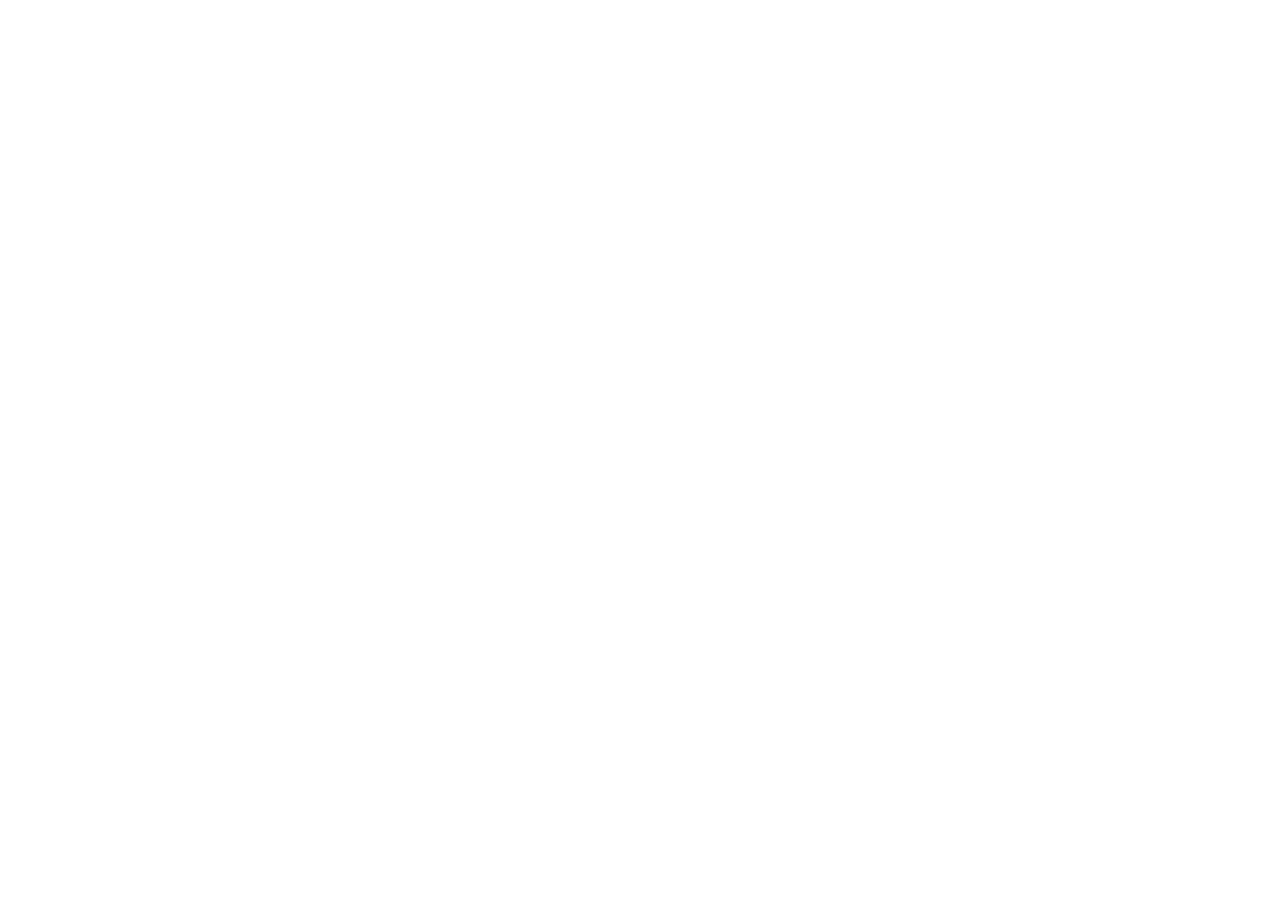
==== index.html @ 0568696d "init project" ====
<!DOCTYPE html>
<html lang="en">
<head>
    <meta charset="UTF-8">
    <meta http-equiv="X-UA-Compatible" content="IE=edge">
    <meta name="viewport" content="width=device-width, initial-scale=1.0">
    <title>Document</title>
</head>
<body>
    
</body>
</html>
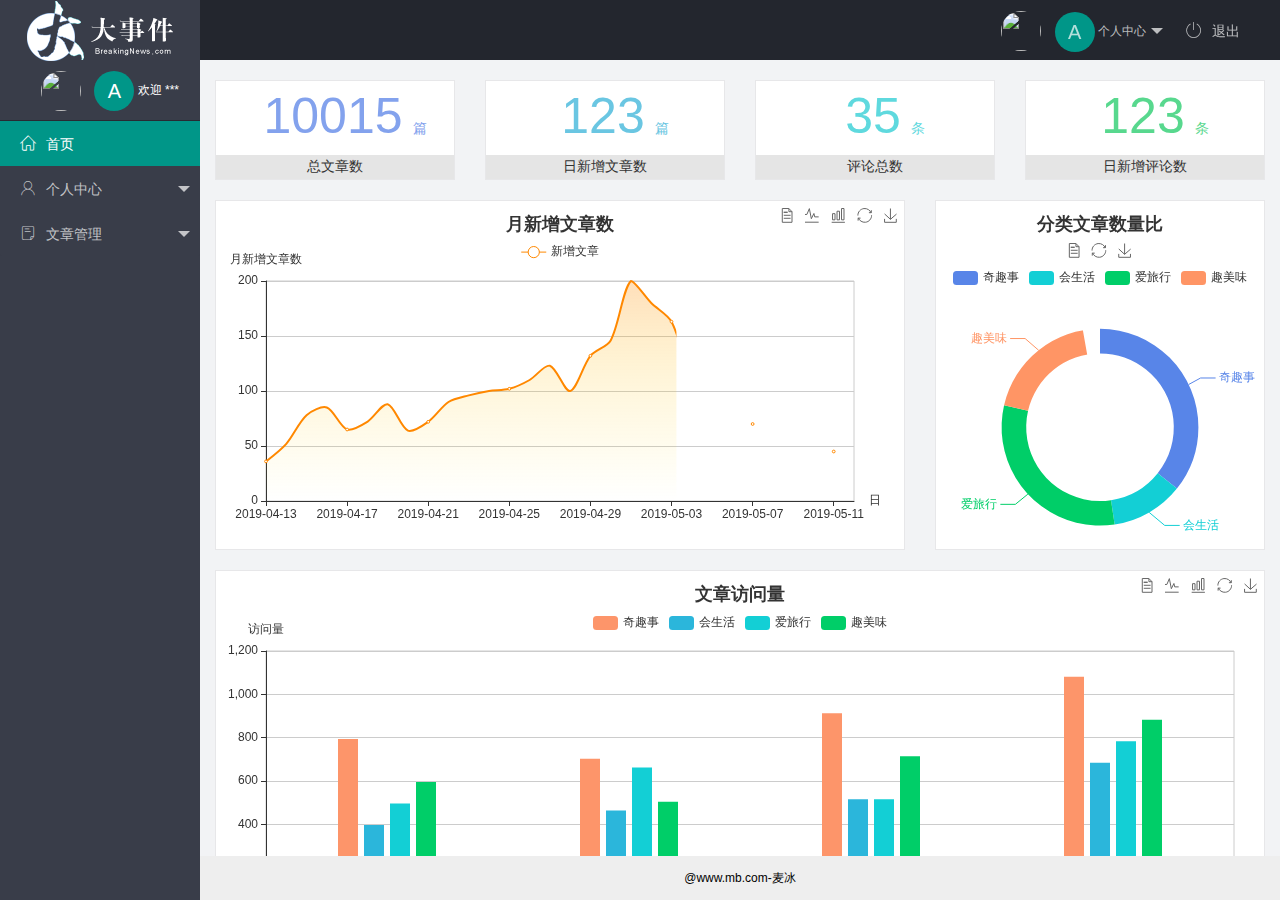
==== commit 89e6afcd: "完成了index功能的开发" ====
--- a/index.html
+++ b/index.html
@@ -4,9 +4,98 @@
     <meta charset="UTF-8">
     <meta http-equiv="X-UA-Compatible" content="IE=edge">
     <meta name="viewport" content="width=device-width, initial-scale=1.0">
-    <title>Document</title>
+    <title>后台主页</title>
+    <!-- layui的css -->
+    <link rel="stylesheet" href="./assets/lib/layui/css/layui.css">
+    <!-- 导入iconfont的css -->
+    <link rel="stylesheet" href="./assets/fonts/iconfont.css">
+    <!-- 导入自己的css -->
+    <link rel="stylesheet" href="./assets/css/index.css">
 </head>
 <body>
-    
-</body>
+    <body>
+        <div class="layui-layout layui-layout-admin">
+          <div class="layui-header">
+            <div class="layui-logo layui-hide-xs layui-bg-black">
+                <img src="./assets/images/logo.png" alt="">
+            </div>
+            <!-- 头部区域（可配合layui 已有的水平导航） -->
+            
+            <ul class="layui-nav layui-layout-right">
+              <li class="layui-nav-item layui-hide layui-show-md-inline-block">
+                <a href="javascript:;" class="userinfo">
+                  <img src="//tva1.sinaimg.cn/crop.0.0.118.118.180/5db11ff4gw1e77d3nqrv8j203b03cweg.jpg" class="layui-nav-img">
+                <span class="text-avatar">A</span>
+                  个人中心
+                </a>
+                <dl class="layui-nav-child">
+                  <dd><a href="">基本资料</a></dd>
+                  <dd><a href="">更换头像</a></dd>
+                  <dd><a href="">重置密码</a></dd>
+                </dl>
+              </li>
+              <li class="layui-nav-item" lay-header-event="menuRight" lay-unselect>
+                <a href="javascript:;" id="btnLogout">
+                  <span class="iconfont icon-tuichu"></span>退出
+                </a>
+              </li>
+            </ul>
+          </div>
+          
+          <div class="layui-side layui-bg-black">
+            <div class="layui-side-scroll">
+              <!-- 头像用户名区域 -->
+              <div class="userinfo">
+                <img src="//tva1.sinaimg.cn/crop.0.0.118.118.180/5db11ff4gw1e77d3nqrv8j203b03cweg.jpg" class="layui-nav-img">
+                <span class="text-avatar">A</span>
+                <span id="welcome">欢迎 ***</span>
+              </div>
+              <!-- 左侧导航区域（可配合layui已有的垂直导航） -->
+              <ul class="layui-nav layui-nav-tree" lay-shrink="all" lay-filter="test" >
+                <!-- layui-this默认首页被选中 -->
+                <li class="layui-nav-item layui-this"><a href="./home/dashboard.html" target="fm"><span class="iconfont icon-home
+                  "></span>首页</a></li>
+                <li class="layui-nav-item ">
+                  <a class="" href="javascript:;"><span class="iconfont icon-user"></span>个人中心</a>
+                  <dl class="layui-nav-child">
+                    <dd><a href="javascript:;"><i class="layui-icon layui-icon-tabs"></i>基本资料</a></dd>
+                    <dd><a href="javascript:;"><i class="layui-icon layui-icon-tabs"></i>更换头像</a></dd>
+                    <dd><a href="javascript:;"><i class="layui-icon layui-icon-tabs"></i>重置密码</a></dd>
+                    <!-- <dd><a href="">the links</a></dd> -->
+                  </dl>
+                </li>
+                <li class="layui-nav-item">
+                  <a href="javascript:;"><span class="iconfont icon-16"></span>文章管理</a>
+                  <dl class="layui-nav-child">
+                    <dd><a href="javascript:;"><i class="layui-icon layui-icon-tabs"></i> 文章类别</a></dd>
+                    <dd><a href="javascript:;"><i class="layui-icon layui-icon-tabs"></i>文章列表</a></dd>
+                    <dd><a href="javascript:;"><i class="layui-icon layui-icon-tabs"></i>发表文章</a></dd>
+                    <!-- <dd><a href="">超链接</a></dd> -->
+                  </dl>
+                </li>
+              </ul>
+            </div>
+          </div>
+          
+          <div class="layui-body">
+            <!-- 内容主体区域 -->
+            <!-- 默认显示首页面 -->
+            <iframe name='fm'src="./home/dashboard.html" frameborder="0"></iframe>
+          </div>
+          
+          <div class="layui-footer">
+            <!-- 底部固定区域 -->
+            @www.mb.com-麦冰
+          </div>
+        </div>
+        <!-- 导入layui的js文件 -->
+        <script src="./assets/lib/layui/layui.all.js"></script>
+        <!-- 导入jq的js -->
+        <script src="./assets/lib/jquery.js"></script>
+        <!-- 拼接url的js -->
+        <script src="./assets/js/baseAPI.js"></script>
+        <!-- 导入自己的js文件 -->
+        <script src="./assets/js/index.js"></script>
+        </body>
+
 </html>--- a/assets/lib/layui/css/layui.css
+++ b/assets/lib/layui/css/layui.css
@@ -0,0 +1,2 @@
+/** layui-v2.5.5 MIT License By https://www.layui.com */
+ .layui-inline,img{display:inline-block;vertical-align:middle}h1,h2,h3,h4,h5,h6{font-weight:400}.layui-edge,.layui-header,.layui-inline,.layui-main{position:relative}.layui-body,.layui-edge,.layui-elip{overflow:hidden}.layui-btn,.layui-edge,.layui-inline,img{vertical-align:middle}.layui-btn,.layui-disabled,.layui-icon,.layui-unselect{-moz-user-select:none;-webkit-user-select:none;-ms-user-select:none}.layui-elip,.layui-form-checkbox span,.layui-form-pane .layui-form-label{text-overflow:ellipsis;white-space:nowrap}.layui-breadcrumb,.layui-tree-btnGroup{visibility:hidden}blockquote,body,button,dd,div,dl,dt,form,h1,h2,h3,h4,h5,h6,input,li,ol,p,pre,td,textarea,th,ul{margin:0;padding:0;-webkit-tap-highlight-color:rgba(0,0,0,0)}a:active,a:hover{outline:0}img{border:none}li{list-style:none}table{border-collapse:collapse;border-spacing:0}h4,h5,h6{font-size:100%}button,input,optgroup,option,select,textarea{font-family:inherit;font-size:inherit;font-style:inherit;font-weight:inherit;outline:0}pre{white-space:pre-wrap;white-space:-moz-pre-wrap;white-space:-pre-wrap;white-space:-o-pre-wrap;word-wrap:break-word}body{line-height:24px;font:14px Helvetica Neue,Helvetica,PingFang SC,Tahoma,Arial,sans-serif}hr{height:1px;margin:10px 0;border:0;clear:both}a{color:#333;text-decoration:none}a:hover{color:#777}a cite{font-style:normal;*cursor:pointer}.layui-border-box,.layui-border-box *{box-sizing:border-box}.layui-box,.layui-box *{box-sizing:content-box}.layui-clear{clear:both;*zoom:1}.layui-clear:after{content:'\20';clear:both;*zoom:1;display:block;height:0}.layui-inline{*display:inline;*zoom:1}.layui-edge{display:inline-block;width:0;height:0;border-width:6px;border-style:dashed;border-color:transparent}.layui-edge-top{top:-4px;border-bottom-color:#999;border-bottom-style:solid}.layui-edge-right{border-left-color:#999;border-left-style:solid}.layui-edge-bottom{top:2px;border-top-color:#999;border-top-style:solid}.layui-edge-left{border-right-color:#999;border-right-style:solid}.layui-disabled,.layui-disabled:hover{color:#d2d2d2!important;cursor:not-allowed!important}.layui-circle{border-radius:100%}.layui-show{display:block!important}.layui-hide{display:none!important}@font-face{font-family:layui-icon;src:url(../font/iconfont.eot?v=250);src:url(../font/iconfont.eot?v=250#iefix) format('embedded-opentype'),url(../font/iconfont.woff2?v=250) format('woff2'),url(../font/iconfont.woff?v=250) format('woff'),url(../font/iconfont.ttf?v=250) format('truetype'),url(../font/iconfont.svg?v=250#layui-icon) format('svg')}.layui-icon{font-family:layui-icon!important;font-size:16px;font-style:normal;-webkit-font-smoothing:antialiased;-moz-osx-font-smoothing:grayscale}.layui-icon-reply-fill:before{content:"\e611"}.layui-icon-set-fill:before{content:"\e614"}.layui-icon-menu-fill:before{content:"\e60f"}.layui-icon-search:before{content:"\e615"}.layui-icon-share:before{content:"\e641"}.layui-icon-set-sm:before{content:"\e620"}.layui-icon-engine:before{content:"\e628"}.layui-icon-close:before{content:"\1006"}.layui-icon-close-fill:before{content:"\1007"}.layui-icon-chart-screen:before{content:"\e629"}.layui-icon-star:before{content:"\e600"}.layui-icon-circle-dot:before{content:"\e617"}.layui-icon-chat:before{content:"\e606"}.layui-icon-release:before{content:"\e609"}.layui-icon-list:before{content:"\e60a"}.layui-icon-chart:before{content:"\e62c"}.layui-icon-ok-circle:before{content:"\1005"}.layui-icon-layim-theme:before{content:"\e61b"}.layui-icon-table:before{content:"\e62d"}.layui-icon-right:before{content:"\e602"}.layui-icon-left:before{content:"\e603"}.layui-icon-cart-simple:before{content:"\e698"}.layui-icon-face-cry:before{content:"\e69c"}.layui-icon-face-smile:before{content:"\e6af"}.layui-icon-survey:before{content:"\e6b2"}.layui-icon-tree:before{content:"\e62e"}.layui-icon-upload-circle:before{content:"\e62f"}.layui-icon-add-circle:before{content:"\e61f"}.layui-icon-download-circle:before{content:"\e601"}.layui-icon-templeate-1:before{content:"\e630"}.layui-icon-util:before{content:"\e631"}.layui-icon-face-surprised:before{content:"\e664"}.layui-icon-edit:before{content:"\e642"}.layui-icon-speaker:before{content:"\e645"}.layui-icon-down:before{content:"\e61a"}.layui-icon-file:before{content:"\e621"}.layui-icon-layouts:before{content:"\e632"}.layui-icon-rate-half:before{content:"\e6c9"}.layui-icon-add-circle-fine:before{content:"\e608"}.layui-icon-prev-circle:before{content:"\e633"}.layui-icon-read:before{content:"\e705"}.layui-icon-404:before{content:"\e61c"}.layui-icon-carousel:before{content:"\e634"}.layui-icon-help:before{content:"\e607"}.layui-icon-code-circle:before{content:"\e635"}.layui-icon-water:before{content:"\e636"}.layui-icon-username:before{content:"\e66f"}.layui-icon-find-fill:before{content:"\e670"}.layui-icon-about:before{content:"\e60b"}.layui-icon-location:before{content:"\e715"}.layui-icon-up:before{content:"\e619"}.layui-icon-pause:before{content:"\e651"}.layui-icon-date:before{content:"\e637"}.layui-icon-layim-uploadfile:before{content:"\e61d"}.layui-icon-delete:before{content:"\e640"}.layui-icon-play:before{content:"\e652"}.layui-icon-top:before{content:"\e604"}.layui-icon-friends:before{content:"\e612"}.layui-icon-refresh-3:before{content:"\e9aa"}.layui-icon-ok:before{content:"\e605"}.layui-icon-layer:before{content:"\e638"}.layui-icon-face-smile-fine:before{content:"\e60c"}.layui-icon-dollar:before{content:"\e659"}.layui-icon-group:before{content:"\e613"}.layui-icon-layim-download:before{content:"\e61e"}.layui-icon-picture-fine:before{content:"\e60d"}.layui-icon-link:before{content:"\e64c"}.layui-icon-diamond:before{content:"\e735"}.layui-icon-log:before{content:"\e60e"}.layui-icon-rate-solid:before{content:"\e67a"}.layui-icon-fonts-del:before{content:"\e64f"}.layui-icon-unlink:before{content:"\e64d"}.layui-icon-fonts-clear:before{content:"\e639"}.layui-icon-triangle-r:before{content:"\e623"}.layui-icon-circle:before{content:"\e63f"}.layui-icon-radio:before{content:"\e643"}.layui-icon-align-center:before{content:"\e647"}.layui-icon-align-right:before{content:"\e648"}.layui-icon-align-left:before{content:"\e649"}.layui-icon-loading-1:before{content:"\e63e"}.layui-icon-return:before{content:"\e65c"}.layui-icon-fonts-strong:before{content:"\e62b"}.layui-icon-upload:before{content:"\e67c"}.layui-icon-dialogue:before{content:"\e63a"}.layui-icon-video:before{content:"\e6ed"}.layui-icon-headset:before{content:"\e6fc"}.layui-icon-cellphone-fine:before{content:"\e63b"}.layui-icon-add-1:before{content:"\e654"}.layui-icon-face-smile-b:before{content:"\e650"}.layui-icon-fonts-html:before{content:"\e64b"}.layui-icon-form:before{content:"\e63c"}.layui-icon-cart:before{content:"\e657"}.layui-icon-camera-fill:before{content:"\e65d"}.layui-icon-tabs:before{content:"\e62a"}.layui-icon-fonts-code:before{content:"\e64e"}.layui-icon-fire:before{content:"\e756"}.layui-icon-set:before{content:"\e716"}.layui-icon-fonts-u:before{content:"\e646"}.layui-icon-triangle-d:before{content:"\e625"}.layui-icon-tips:before{content:"\e702"}.layui-icon-picture:before{content:"\e64a"}.layui-icon-more-vertical:before{content:"\e671"}.layui-icon-flag:before{content:"\e66c"}.layui-icon-loading:before{content:"\e63d"}.layui-icon-fonts-i:before{content:"\e644"}.layui-icon-refresh-1:before{content:"\e666"}.layui-icon-rmb:before{content:"\e65e"}.layui-icon-home:before{content:"\e68e"}.layui-icon-user:before{content:"\e770"}.layui-icon-notice:before{content:"\e667"}.layui-icon-login-weibo:before{content:"\e675"}.layui-icon-voice:before{content:"\e688"}.layui-icon-upload-drag:before{content:"\e681"}.layui-icon-login-qq:before{content:"\e676"}.layui-icon-snowflake:before{content:"\e6b1"}.layui-icon-file-b:before{content:"\e655"}.layui-icon-template:before{content:"\e663"}.layui-icon-auz:before{content:"\e672"}.layui-icon-console:before{content:"\e665"}.layui-icon-app:before{content:"\e653"}.layui-icon-prev:before{content:"\e65a"}.layui-icon-website:before{content:"\e7ae"}.layui-icon-next:before{content:"\e65b"}.layui-icon-component:before{content:"\e857"}.layui-icon-more:before{content:"\e65f"}.layui-icon-login-wechat:before{content:"\e677"}.layui-icon-shrink-right:before{content:"\e668"}.layui-icon-spread-left:before{content:"\e66b"}.layui-icon-camera:before{content:"\e660"}.layui-icon-note:before{content:"\e66e"}.layui-icon-refresh:before{content:"\e669"}.layui-icon-female:before{content:"\e661"}.layui-icon-male:before{content:"\e662"}.layui-icon-password:before{content:"\e673"}.layui-icon-senior:before{content:"\e674"}.layui-icon-theme:before{content:"\e66a"}.layui-icon-tread:before{content:"\e6c5"}.layui-icon-praise:before{content:"\e6c6"}.layui-icon-star-fill:before{content:"\e658"}.layui-icon-rate:before{content:"\e67b"}.layui-icon-template-1:before{content:"\e656"}.layui-icon-vercode:before{content:"\e679"}.layui-icon-cellphone:before{content:"\e678"}.layui-icon-screen-full:before{content:"\e622"}.layui-icon-screen-restore:before{content:"\e758"}.layui-icon-cols:before{content:"\e610"}.layui-icon-export:before{content:"\e67d"}.layui-icon-print:before{content:"\e66d"}.layui-icon-slider:before{content:"\e714"}.layui-icon-addition:before{content:"\e624"}.layui-icon-subtraction:before{content:"\e67e"}.layui-icon-service:before{content:"\e626"}.layui-icon-transfer:before{content:"\e691"}.layui-main{width:1140px;margin:0 auto}.layui-header{z-index:1000;height:60px}.layui-header a:hover{transition:all .5s;-webkit-transition:all .5s}.layui-side{position:fixed;left:0;top:0;bottom:0;z-index:999;width:200px;overflow-x:hidden}.layui-side-scroll{position:relative;width:220px;height:100%;overflow-x:hidden}.layui-body{position:absolute;left:200px;right:0;top:0;bottom:0;z-index:998;width:auto;overflow-y:auto;box-sizing:border-box}.layui-layout-body{overflow:hidden}.layui-layout-admin .layui-header{background-color:#23262E}.layui-layout-admin .layui-side{top:60px;width:200px;overflow-x:hidden}.layui-layout-admin .layui-body{position:fixed;top:60px;bottom:44px}.layui-layout-admin .layui-main{width:auto;margin:0 15px}.layui-layout-admin .layui-footer{position:fixed;left:200px;right:0;bottom:0;height:44px;line-height:44px;padding:0 15px;background-color:#eee}.layui-layout-admin .layui-logo{position:absolute;left:0;top:0;width:200px;height:100%;line-height:60px;text-align:center;color:#009688;font-size:16px}.layui-layout-admin .layui-header .layui-nav{background:0 0}.layui-layout-left{position:absolute!important;left:200px;top:0}.layui-layout-right{position:absolute!important;right:0;top:0}.layui-container{position:relative;margin:0 auto;padding:0 15px;box-sizing:border-box}.layui-fluid{position:relative;margin:0 auto;padding:0 15px}.layui-row:after,.layui-row:before{content:'';display:block;clear:both}.layui-col-lg1,.layui-col-lg10,.layui-col-lg11,.layui-col-lg12,.layui-col-lg2,.layui-col-lg3,.layui-col-lg4,.layui-col-lg5,.layui-col-lg6,.layui-col-lg7,.layui-col-lg8,.layui-col-lg9,.layui-col-md1,.layui-col-md10,.layui-col-md11,.layui-col-md12,.layui-col-md2,.layui-col-md3,.layui-col-md4,.layui-col-md5,.layui-col-md6,.layui-col-md7,.layui-col-md8,.layui-col-md9,.layui-col-sm1,.layui-col-sm10,.layui-col-sm11,.layui-col-sm12,.layui-col-sm2,.layui-col-sm3,.layui-col-sm4,.layui-col-sm5,.layui-col-sm6,.layui-col-sm7,.layui-col-sm8,.layui-col-sm9,.layui-col-xs1,.layui-col-xs10,.layui-col-xs11,.layui-col-xs12,.layui-col-xs2,.layui-col-xs3,.layui-col-xs4,.layui-col-xs5,.layui-col-xs6,.layui-col-xs7,.layui-col-xs8,.layui-col-xs9{position:relative;display:block;box-sizing:border-box}.layui-col-xs1,.layui-col-xs10,.layui-col-xs11,.layui-col-xs12,.layui-col-xs2,.layui-col-xs3,.layui-col-xs4,.layui-col-xs5,.layui-col-xs6,.layui-col-xs7,.layui-col-xs8,.layui-col-xs9{float:left}.layui-col-xs1{width:8.33333333%}.layui-col-xs2{width:16.66666667%}.layui-col-xs3{width:25%}.layui-col-xs4{width:33.33333333%}.layui-col-xs5{width:41.66666667%}.layui-col-xs6{width:50%}.layui-col-xs7{width:58.33333333%}.layui-col-xs8{width:66.66666667%}.layui-col-xs9{width:75%}.layui-col-xs10{width:83.33333333%}.layui-col-xs11{width:91.66666667%}.layui-col-xs12{width:100%}.layui-col-xs-offset1{margin-left:8.33333333%}.layui-col-xs-offset2{margin-left:16.66666667%}.layui-col-xs-offset3{margin-left:25%}.layui-col-xs-offset4{margin-left:33.33333333%}.layui-col-xs-offset5{margin-left:41.66666667%}.layui-col-xs-offset6{margin-left:50%}.layui-col-xs-offset7{margin-left:58.33333333%}.layui-col-xs-offset8{margin-left:66.66666667%}.layui-col-xs-offset9{margin-left:75%}.layui-col-xs-offset10{margin-left:83.33333333%}.layui-col-xs-offset11{margin-left:91.66666667%}.layui-col-xs-offset12{margin-left:100%}@media screen and (max-width:768px){.layui-hide-xs{display:none!important}.layui-show-xs-block{display:block!important}.layui-show-xs-inline{display:inline!important}.layui-show-xs-inline-block{display:inline-block!important}}@media screen and (min-width:768px){.layui-container{width:750px}.layui-hide-sm{display:none!important}.layui-show-sm-block{display:block!important}.layui-show-sm-inline{display:inline!important}.layui-show-sm-inline-block{display:inline-block!important}.layui-col-sm1,.layui-col-sm10,.layui-col-sm11,.layui-col-sm12,.layui-col-sm2,.layui-col-sm3,.layui-col-sm4,.layui-col-sm5,.layui-col-sm6,.layui-col-sm7,.layui-col-sm8,.layui-col-sm9{float:left}.layui-col-sm1{width:8.33333333%}.layui-col-sm2{width:16.66666667%}.layui-col-sm3{width:25%}.layui-col-sm4{width:33.33333333%}.layui-col-sm5{width:41.66666667%}.layui-col-sm6{width:50%}.layui-col-sm7{width:58.33333333%}.layui-col-sm8{width:66.66666667%}.layui-col-sm9{width:75%}.layui-col-sm10{width:83.33333333%}.layui-col-sm11{width:91.66666667%}.layui-col-sm12{width:100%}.layui-col-sm-offset1{margin-left:8.33333333%}.layui-col-sm-offset2{margin-left:16.66666667%}.layui-col-sm-offset3{margin-left:25%}.layui-col-sm-offset4{margin-left:33.33333333%}.layui-col-sm-offset5{margin-left:41.66666667%}.layui-col-sm-offset6{margin-left:50%}.layui-col-sm-offset7{margin-left:58.33333333%}.layui-col-sm-offset8{margin-left:66.66666667%}.layui-col-sm-offset9{margin-left:75%}.layui-col-sm-offset10{margin-left:83.33333333%}.layui-col-sm-offset11{margin-left:91.66666667%}.layui-col-sm-offset12{margin-left:100%}}@media screen and (min-width:992px){.layui-container{width:970px}.layui-hide-md{display:none!important}.layui-show-md-block{display:block!important}.layui-show-md-inline{display:inline!important}.layui-show-md-inline-block{display:inline-block!important}.layui-col-md1,.layui-col-md10,.layui-col-md11,.layui-col-md12,.layui-col-md2,.layui-col-md3,.layui-col-md4,.layui-col-md5,.layui-col-md6,.layui-col-md7,.layui-col-md8,.layui-col-md9{float:left}.layui-col-md1{width:8.33333333%}.layui-col-md2{width:16.66666667%}.layui-col-md3{width:25%}.layui-col-md4{width:33.33333333%}.layui-col-md5{width:41.66666667%}.layui-col-md6{width:50%}.layui-col-md7{width:58.33333333%}.layui-col-md8{width:66.66666667%}.layui-col-md9{width:75%}.layui-col-md10{width:83.33333333%}.layui-col-md11{width:91.66666667%}.layui-col-md12{width:100%}.layui-col-md-offset1{margin-left:8.33333333%}.layui-col-md-offset2{margin-left:16.66666667%}.layui-col-md-offset3{margin-left:25%}.layui-col-md-offset4{margin-left:33.33333333%}.layui-col-md-offset5{margin-left:41.66666667%}.layui-col-md-offset6{margin-left:50%}.layui-col-md-offset7{margin-left:58.33333333%}.layui-col-md-offset8{margin-left:66.66666667%}.layui-col-md-offset9{margin-left:75%}.layui-col-md-offset10{margin-left:83.33333333%}.layui-col-md-offset11{margin-left:91.66666667%}.layui-col-md-offset12{margin-left:100%}}@media screen and (min-width:1200px){.layui-container{width:1170px}.layui-hide-lg{display:none!important}.layui-show-lg-block{display:block!important}.layui-show-lg-inline{display:inline!important}.layui-show-lg-inline-block{display:inline-block!important}.layui-col-lg1,.layui-col-lg10,.layui-col-lg11,.layui-col-lg12,.layui-col-lg2,.layui-col-lg3,.layui-col-lg4,.layui-col-lg5,.layui-col-lg6,.layui-col-lg7,.layui-col-lg8,.layui-col-lg9{float:left}.layui-col-lg1{width:8.33333333%}.layui-col-lg2{width:16.66666667%}.layui-col-lg3{width:25%}.layui-col-lg4{width:33.33333333%}.layui-col-lg5{width:41.66666667%}.layui-col-lg6{width:50%}.layui-col-lg7{width:58.33333333%}.layui-col-lg8{width:66.66666667%}.layui-col-lg9{width:75%}.layui-col-lg10{width:83.33333333%}.layui-col-lg11{width:91.66666667%}.layui-col-lg12{width:100%}.layui-col-lg-offset1{margin-left:8.33333333%}.layui-col-lg-offset2{margin-left:16.66666667%}.layui-col-lg-offset3{margin-left:25%}.layui-col-lg-offset4{margin-left:33.33333333%}.layui-col-lg-offset5{margin-left:41.66666667%}.layui-col-lg-offset6{margin-left:50%}.layui-col-lg-offset7{margin-left:58.33333333%}.layui-col-lg-offset8{margin-left:66.66666667%}.layui-col-lg-offset9{margin-left:75%}.layui-col-lg-offset10{margin-left:83.33333333%}.layui-col-lg-offset11{margin-left:91.66666667%}.layui-col-lg-offset12{margin-left:100%}}.layui-col-space1{margin:-.5px}.layui-col-space1>*{padding:.5px}.layui-col-space3{margin:-1.5px}.layui-col-space3>*{padding:1.5px}.layui-col-space5{margin:-2.5px}.layui-col-space5>*{padding:2.5px}.layui-col-space8{margin:-3.5px}.layui-col-space8>*{padding:3.5px}.layui-col-space10{margin:-5px}.layui-col-space10>*{padding:5px}.layui-col-space12{margin:-6px}.layui-col-space12>*{padding:6px}.layui-col-space15{margin:-7.5px}.layui-col-space15>*{padding:7.5px}.layui-col-space18{margin:-9px}.layui-col-space18>*{padding:9px}.layui-col-space20{margin:-10px}.layui-col-space20>*{padding:10px}.layui-col-space22{margin:-11px}.layui-col-space22>*{padding:11px}.layui-col-space25{margin:-12.5px}.layui-col-space25>*{padding:12.5px}.layui-col-space30{margin:-15px}.layui-col-space30>*{padding:15px}.layui-btn,.layui-input,.layui-select,.layui-textarea,.layui-upload-button{outline:0;-webkit-appearance:none;transition:all .3s;-webkit-transition:all .3s;box-sizing:border-box}.layui-elem-quote{margin-bottom:10px;padding:15px;line-height:22px;border-left:5px solid #009688;border-radius:0 2px 2px 0;background-color:#f2f2f2}.layui-quote-nm{border-style:solid;border-width:1px 1px 1px 5px;background:0 0}.layui-elem-field{margin-bottom:10px;padding:0;border-width:1px;border-style:solid}.layui-elem-field legend{margin-left:20px;padding:0 10px;font-size:20px;font-weight:300}.layui-field-title{margin:10px 0 20px;border-width:1px 0 0}.layui-field-box{padding:10px 15px}.layui-field-title .layui-field-box{padding:10px 0}.layui-progress{position:relative;height:6px;border-radius:20px;background-color:#e2e2e2}.layui-progress-bar{position:absolute;left:0;top:0;width:0;max-width:100%;height:6px;border-radius:20px;text-align:right;background-color:#5FB878;transition:all .3s;-webkit-transition:all .3s}.layui-progress-big,.layui-progress-big .layui-progress-bar{height:18px;line-height:18px}.layui-progress-text{position:relative;top:-20px;line-height:18px;font-size:12px;color:#666}.layui-progress-big .layui-progress-text{position:static;padding:0 10px;color:#fff}.layui-collapse{border-width:1px;border-style:solid;border-radius:2px}.layui-colla-content,.layui-colla-item{border-top-width:1px;border-top-style:solid}.layui-colla-item:first-child{border-top:none}.layui-colla-title{position:relative;height:42px;line-height:42px;padding:0 15px 0 35px;color:#333;background-color:#f2f2f2;cursor:pointer;font-size:14px;overflow:hidden}.layui-colla-content{display:none;padding:10px 15px;line-height:22px;color:#666}.layui-colla-icon{position:absolute;left:15px;top:0;font-size:14px}.layui-card{margin-bottom:15px;border-radius:2px;background-color:#fff;box-shadow:0 1px 2px 0 rgba(0,0,0,.05)}.layui-card:last-child{margin-bottom:0}.layui-card-header{position:relative;height:42px;line-height:42px;padding:0 15px;border-bottom:1px solid #f6f6f6;color:#333;border-radius:2px 2px 0 0;font-size:14px}.layui-bg-black,.layui-bg-blue,.layui-bg-cyan,.layui-bg-green,.layui-bg-orange,.layui-bg-red{color:#fff!important}.layui-card-body{position:relative;padding:10px 15px;line-height:24px}.layui-card-body[pad15]{padding:15px}.layui-card-body[pad20]{padding:20px}.layui-card-body .layui-table{margin:5px 0}.layui-card .layui-tab{margin:0}.layui-panel-window{position:relative;padding:15px;border-radius:0;border-top:5px solid #E6E6E6;background-color:#fff}.layui-auxiliar-moving{position:fixed;left:0;right:0;top:0;bottom:0;width:100%;height:100%;background:0 0;z-index:9999999999}.layui-form-label,.layui-form-mid,.layui-form-select,.layui-input-block,.layui-input-inline,.layui-textarea{position:relative}.layui-bg-red{background-color:#FF5722!important}.layui-bg-orange{background-color:#FFB800!important}.layui-bg-green{background-color:#009688!important}.layui-bg-cyan{background-color:#2F4056!important}.layui-bg-blue{background-color:#1E9FFF!important}.layui-bg-black{background-color:#393D49!important}.layui-bg-gray{background-color:#eee!important;color:#666!important}.layui-badge-rim,.layui-colla-content,.layui-colla-item,.layui-collapse,.layui-elem-field,.layui-form-pane .layui-form-item[pane],.layui-form-pane .layui-form-label,.layui-input,.layui-layedit,.layui-layedit-tool,.layui-quote-nm,.layui-select,.layui-tab-bar,.layui-tab-card,.layui-tab-title,.layui-tab-title .layui-this:after,.layui-textarea{border-color:#e6e6e6}.layui-timeline-item:before,hr{background-color:#e6e6e6}.layui-text{line-height:22px;font-size:14px;color:#666}.layui-text h1,.layui-text h2,.layui-text h3{font-weight:500;color:#333}.layui-text h1{font-size:30px}.layui-text h2{font-size:24px}.layui-text h3{font-size:18px}.layui-text a:not(.layui-btn){color:#01AAED}.layui-text a:not(.layui-btn):hover{text-decoration:underline}.layui-text ul{padding:5px 0 5px 15px}.layui-text ul li{margin-top:5px;list-style-type:disc}.layui-text em,.layui-word-aux{color:#999!important;padding:0 5px!important}.layui-btn{display:inline-block;height:38px;line-height:38px;padding:0 18px;background-color:#009688;color:#fff;white-space:nowrap;text-align:center;font-size:14px;border:none;border-radius:2px;cursor:pointer}.layui-btn:hover{opacity:.8;filter:alpha(opacity=80);color:#fff}.layui-btn:active{opacity:1;filter:alpha(opacity=100)}.layui-btn+.layui-btn{margin-left:10px}.layui-btn-container{font-size:0}.layui-btn-container .layui-btn{margin-right:10px;margin-bottom:10px}.layui-btn-container .layui-btn+.layui-btn{margin-left:0}.layui-table .layui-btn-container .layui-btn{margin-bottom:9px}.layui-btn-radius{border-radius:100px}.layui-btn .layui-icon{margin-right:3px;font-size:18px;vertical-align:bottom;vertical-align:middle\9}.layui-btn-primary{border:1px solid #C9C9C9;background-color:#fff;color:#555}.layui-btn-primary:hover{border-color:#009688;color:#333}.layui-btn-normal{background-color:#1E9FFF}.layui-btn-warm{background-color:#FFB800}.layui-btn-danger{background-color:#FF5722}.layui-btn-checked{background-color:#5FB878}.layui-btn-disabled,.layui-btn-disabled:active,.layui-btn-disabled:hover{border:1px solid #e6e6e6;background-color:#FBFBFB;color:#C9C9C9;cursor:not-allowed;opacity:1}.layui-btn-lg{height:44px;line-height:44px;padding:0 25px;font-size:16px}.layui-btn-sm{height:30px;line-height:30px;padding:0 10px;font-size:12px}.layui-btn-sm i{font-size:16px!important}.layui-btn-xs{height:22px;line-height:22px;padding:0 5px;font-size:12px}.layui-btn-xs i{font-size:14px!important}.layui-btn-group{display:inline-block;vertical-align:middle;font-size:0}.layui-btn-group .layui-btn{margin-left:0!important;margin-right:0!important;border-left:1px solid rgba(255,255,255,.5);border-radius:0}.layui-btn-group .layui-btn-primary{border-left:none}.layui-btn-group .layui-btn-primary:hover{border-color:#C9C9C9;color:#009688}.layui-btn-group .layui-btn:first-child{border-left:none;border-radius:2px 0 0 2px}.layui-btn-group .layui-btn-primary:first-child{border-left:1px solid #c9c9c9}.layui-btn-group .layui-btn:last-child{border-radius:0 2px 2px 0}.layui-btn-group .layui-btn+.layui-btn{margin-left:0}.layui-btn-group+.layui-btn-group{margin-left:10px}.layui-btn-fluid{width:100%}.layui-input,.layui-select,.layui-textarea{height:38px;line-height:1.3;line-height:38px\9;border-width:1px;border-style:solid;background-color:#fff;border-radius:2px}.layui-input::-webkit-input-placeholder,.layui-select::-webkit-input-placeholder,.layui-textarea::-webkit-input-placeholder{line-height:1.3}.layui-input,.layui-textarea{display:block;width:100%;padding-left:10px}.layui-input:hover,.layui-textarea:hover{border-color:#D2D2D2!important}.layui-input:focus,.layui-textarea:focus{border-color:#C9C9C9!important}.layui-textarea{min-height:100px;height:auto;line-height:20px;padding:6px 10px;resize:vertical}.layui-select{padding:0 10px}.layui-form input[type=checkbox],.layui-form input[type=radio],.layui-form select{display:none}.layui-form [lay-ignore]{display:initial}.layui-form-item{margin-bottom:15px;clear:both;*zoom:1}.layui-form-item:after{content:'\20';clear:both;*zoom:1;display:block;height:0}.layui-form-label{float:left;display:block;padding:9px 15px;width:80px;font-weight:400;line-height:20px;text-align:right}.layui-form-label-col{display:block;float:none;padding:9px 0;line-height:20px;text-align:left}.layui-form-item .layui-inline{margin-bottom:5px;margin-right:10px}.layui-input-block{margin-left:110px;min-height:36px}.layui-input-inline{display:inline-block;vertical-align:middle}.layui-form-item .layui-input-inline{float:left;width:190px;margin-right:10px}.layui-form-text .layui-input-inline{width:auto}.layui-form-mid{float:left;display:block;padding:9px 0!important;line-height:20px;margin-right:10px}.layui-form-danger+.layui-form-select .layui-input,.layui-form-danger:focus{border-color:#FF5722!important}.layui-form-select .layui-input{padding-right:30px;cursor:pointer}.layui-form-select .layui-edge{position:absolute;right:10px;top:50%;margin-top:-3px;cursor:pointer;border-width:6px;border-top-color:#c2c2c2;border-top-style:solid;transition:all .3s;-webkit-transition:all .3s}.layui-form-select dl{display:none;position:absolute;left:0;top:42px;padding:5px 0;z-index:899;min-width:100%;border:1px solid #d2d2d2;max-height:300px;overflow-y:auto;background-color:#fff;border-radius:2px;box-shadow:0 2px 4px rgba(0,0,0,.12);box-sizing:border-box}.layui-form-select dl dd,.layui-form-select dl dt{padding:0 10px;line-height:36px;white-space:nowrap;overflow:hidden;text-overflow:ellipsis}.layui-form-select dl dt{font-size:12px;color:#999}.layui-form-select dl dd{cursor:pointer}.layui-form-select dl dd:hover{background-color:#f2f2f2;-webkit-transition:.5s all;transition:.5s all}.layui-form-select .layui-select-group dd{padding-left:20px}.layui-form-select dl dd.layui-select-tips{padding-left:10px!important;color:#999}.layui-form-select dl dd.layui-this{background-color:#5FB878;color:#fff}.layui-form-checkbox,.layui-form-select dl dd.layui-disabled{background-color:#fff}.layui-form-selected dl{display:block}.layui-form-checkbox,.layui-form-checkbox *,.layui-form-switch{display:inline-block;vertical-align:middle}.layui-form-selected .layui-edge{margin-top:-9px;-webkit-transform:rotate(180deg);transform:rotate(180deg);margin-top:-3px\9}:root .layui-form-selected .layui-edge{margin-top:-9px\0/IE9}.layui-form-selectup dl{top:auto;bottom:42px}.layui-select-none{margin:5px 0;text-align:center;color:#999}.layui-select-disabled .layui-disabled{border-color:#eee!important}.layui-select-disabled .layui-edge{border-top-color:#d2d2d2}.layui-form-checkbox{position:relative;height:30px;line-height:30px;margin-right:10px;padding-right:30px;cursor:pointer;font-size:0;-webkit-transition:.1s linear;transition:.1s linear;box-sizing:border-box}.layui-form-checkbox span{padding:0 10px;height:100%;font-size:14px;border-radius:2px 0 0 2px;background-color:#d2d2d2;color:#fff;overflow:hidden}.layui-form-checkbox:hover span{background-color:#c2c2c2}.layui-form-checkbox i{position:absolute;right:0;top:0;width:30px;height:28px;border:1px solid #d2d2d2;border-left:none;border-radius:0 2px 2px 0;color:#fff;font-size:20px;text-align:center}.layui-form-checkbox:hover i{border-color:#c2c2c2;color:#c2c2c2}.layui-form-checked,.layui-form-checked:hover{border-color:#5FB878}.layui-form-checked span,.layui-form-checked:hover span{background-color:#5FB878}.layui-form-checked i,.layui-form-checked:hover i{color:#5FB878}.layui-form-item .layui-form-checkbox{margin-top:4px}.layui-form-checkbox[lay-skin=primary]{height:auto!important;line-height:normal!important;min-width:18px;min-height:18px;border:none!important;margin-right:0;padding-left:28px;padding-right:0;background:0 0}.layui-form-checkbox[lay-skin=primary] span{padding-left:0;padding-right:15px;line-height:18px;background:0 0;color:#666}.layui-form-checkbox[lay-skin=primary] i{right:auto;left:0;width:16px;height:16px;line-height:16px;border:1px solid #d2d2d2;font-size:12px;border-radius:2px;background-color:#fff;-webkit-transition:.1s linear;transition:.1s linear}.layui-form-checkbox[lay-skin=primary]:hover i{border-color:#5FB878;color:#fff}.layui-form-checked[lay-skin=primary] i{border-color:#5FB878!important;background-color:#5FB878;color:#fff}.layui-checkbox-disbaled[lay-skin=primary] span{background:0 0!important;color:#c2c2c2}.layui-checkbox-disbaled[lay-skin=primary]:hover i{border-color:#d2d2d2}.layui-form-item .layui-form-checkbox[lay-skin=primary]{margin-top:10px}.layui-form-switch{position:relative;height:22px;line-height:22px;min-width:35px;padding:0 5px;margin-top:8px;border:1px solid #d2d2d2;border-radius:20px;cursor:pointer;background-color:#fff;-webkit-transition:.1s linear;transition:.1s linear}.layui-form-switch i{position:absolute;left:5px;top:3px;width:16px;height:16px;border-radius:20px;background-color:#d2d2d2;-webkit-transition:.1s linear;transition:.1s linear}.layui-form-switch em{position:relative;top:0;width:25px;margin-left:21px;padding:0!important;text-align:center!important;color:#999!important;font-style:normal!important;font-size:12px}.layui-form-onswitch{border-color:#5FB878;background-color:#5FB878}.layui-checkbox-disbaled,.layui-checkbox-disbaled i{border-color:#e2e2e2!important}.layui-form-onswitch i{left:100%;margin-left:-21px;background-color:#fff}.layui-form-onswitch em{margin-left:5px;margin-right:21px;color:#fff!important}.layui-checkbox-disbaled span{background-color:#e2e2e2!important}.layui-checkbox-disbaled:hover i{color:#fff!important}[lay-radio]{display:none}.layui-form-radio,.layui-form-radio *{display:inline-block;vertical-align:middle}.layui-form-radio{line-height:28px;margin:6px 10px 0 0;padding-right:10px;cursor:pointer;font-size:0}.layui-form-radio *{font-size:14px}.layui-form-radio>i{margin-right:8px;font-size:22px;color:#c2c2c2}.layui-form-radio>i:hover,.layui-form-radioed>i{color:#5FB878}.layui-radio-disbaled>i{color:#e2e2e2!important}.layui-form-pane .layui-form-label{width:110px;padding:8px 15px;height:38px;line-height:20px;border-width:1px;border-style:solid;border-radius:2px 0 0 2px;text-align:center;background-color:#FBFBFB;overflow:hidden;box-sizing:border-box}.layui-form-pane .layui-input-inline{margin-left:-1px}.layui-form-pane .layui-input-block{margin-left:110px;left:-1px}.layui-form-pane .layui-input{border-radius:0 2px 2px 0}.layui-form-pane .layui-form-text .layui-form-label{float:none;width:100%;border-radius:2px;box-sizing:border-box;text-align:left}.layui-form-pane .layui-form-text .layui-input-inline{display:block;margin:0;top:-1px;clear:both}.layui-form-pane .layui-form-text .layui-input-block{margin:0;left:0;top:-1px}.layui-form-pane .layui-form-text .layui-textarea{min-height:100px;border-radius:0 0 2px 2px}.layui-form-pane .layui-form-checkbox{margin:4px 0 4px 10px}.layui-form-pane .layui-form-radio,.layui-form-pane .layui-form-switch{margin-top:6px;margin-left:10px}.layui-form-pane .layui-form-item[pane]{position:relative;border-width:1px;border-style:solid}.layui-form-pane .layui-form-item[pane] .layui-form-label{position:absolute;left:0;top:0;height:100%;border-width:0 1px 0 0}.layui-form-pane .layui-form-item[pane] .layui-input-inline{margin-left:110px}@media screen and (max-width:450px){.layui-form-item .layui-form-label{text-overflow:ellipsis;overflow:hidden;white-space:nowrap}.layui-form-item .layui-inline{display:block;margin-right:0;margin-bottom:20px;clear:both}.layui-form-item .layui-inline:after{content:'\20';clear:both;display:block;height:0}.layui-form-item .layui-input-inline{display:block;float:none;left:-3px;width:auto;margin:0 0 10px 112px}.layui-form-item .layui-input-inline+.layui-form-mid{margin-left:110px;top:-5px;padding:0}.layui-form-item .layui-form-checkbox{margin-right:5px;margin-bottom:5px}}.layui-layedit{border-width:1px;border-style:solid;border-radius:2px}.layui-layedit-tool{padding:3px 5px;border-bottom-width:1px;border-bottom-style:solid;font-size:0}.layedit-tool-fixed{position:fixed;top:0;border-top:1px solid #e2e2e2}.layui-layedit-tool .layedit-tool-mid,.layui-layedit-tool .layui-icon{display:inline-block;vertical-align:middle;text-align:center;font-size:14px}.layui-layedit-tool .layui-icon{position:relative;width:32px;height:30px;line-height:30px;margin:3px 5px;color:#777;cursor:pointer;border-radius:2px}.layui-layedit-tool .layui-icon:hover{color:#393D49}.layui-layedit-tool .layui-icon:active{color:#000}.layui-layedit-tool .layedit-tool-active{background-color:#e2e2e2;color:#000}.layui-layedit-tool .layui-disabled,.layui-layedit-tool .layui-disabled:hover{color:#d2d2d2;cursor:not-allowed}.layui-layedit-tool .layedit-tool-mid{width:1px;height:18px;margin:0 10px;background-color:#d2d2d2}.layedit-tool-html{width:50px!important;font-size:30px!important}.layedit-tool-b,.layedit-tool-code,.layedit-tool-help{font-size:16px!important}.layedit-tool-d,.layedit-tool-face,.layedit-tool-image,.layedit-tool-unlink{font-size:18px!important}.layedit-tool-image input{position:absolute;font-size:0;left:0;top:0;width:100%;height:100%;opacity:.01;filter:Alpha(opacity=1);cursor:pointer}.layui-layedit-iframe iframe{display:block;width:100%}#LAY_layedit_code{overflow:hidden}.layui-laypage{display:inline-block;*display:inline;*zoom:1;vertical-align:middle;margin:10px 0;font-size:0}.layui-laypage>a:first-child,.layui-laypage>a:first-child em{border-radius:2px 0 0 2px}.layui-laypage>a:last-child,.layui-laypage>a:last-child em{border-radius:0 2px 2px 0}.layui-laypage>:first-child{margin-left:0!important}.layui-laypage>:last-child{margin-right:0!important}.layui-laypage a,.layui-laypage button,.layui-laypage input,.layui-laypage select,.layui-laypage span{border:1px solid #e2e2e2}.layui-laypage a,.layui-laypage span{display:inline-block;*display:inline;*zoom:1;vertical-align:middle;padding:0 15px;height:28px;line-height:28px;margin:0 -1px 5px 0;background-color:#fff;color:#333;font-size:12px}.layui-flow-more a *,.layui-laypage input,.layui-table-view select[lay-ignore]{display:inline-block}.layui-laypage a:hover{color:#009688}.layui-laypage em{font-style:normal}.layui-laypage .layui-laypage-spr{color:#999;font-weight:700}.layui-laypage a{text-decoration:none}.layui-laypage .layui-laypage-curr{position:relative}.layui-laypage .layui-laypage-curr em{position:relative;color:#fff}.layui-laypage .layui-laypage-curr .layui-laypage-em{position:absolute;left:-1px;top:-1px;padding:1px;width:100%;height:100%;background-color:#009688}.layui-laypage-em{border-radius:2px}.layui-laypage-next em,.layui-laypage-prev em{font-family:Sim sun;font-size:16px}.layui-laypage .layui-laypage-count,.layui-laypage .layui-laypage-limits,.layui-laypage .layui-laypage-refresh,.layui-laypage .layui-laypage-skip{margin-left:10px;margin-right:10px;padding:0;border:none}.layui-laypage .layui-laypage-limits,.layui-laypage .layui-laypage-refresh{vertical-align:top}.layui-laypage .layui-laypage-refresh i{font-size:18px;cursor:pointer}.layui-laypage select{height:22px;padding:3px;border-radius:2px;cursor:pointer}.layui-laypage .layui-laypage-skip{height:30px;line-height:30px;color:#999}.layui-laypage button,.layui-laypage input{height:30px;line-height:30px;border-radius:2px;vertical-align:top;background-color:#fff;box-sizing:border-box}.layui-laypage input{width:40px;margin:0 10px;padding:0 3px;text-align:center}.layui-laypage input:focus,.layui-laypage select:focus{border-color:#009688!important}.layui-laypage button{margin-left:10px;padding:0 10px;cursor:pointer}.layui-table,.layui-table-view{margin:10px 0}.layui-flow-more{margin:10px 0;text-align:center;color:#999;font-size:14px}.layui-flow-more a{height:32px;line-height:32px}.layui-flow-more a *{vertical-align:top}.layui-flow-more a cite{padding:0 20px;border-radius:3px;background-color:#eee;color:#333;font-style:normal}.layui-flow-more a cite:hover{opacity:.8}.layui-flow-more a i{font-size:30px;color:#737383}.layui-table{width:100%;background-color:#fff;color:#666}.layui-table tr{transition:all .3s;-webkit-transition:all .3s}.layui-table th{text-align:left;font-weight:400}.layui-table tbody tr:hover,.layui-table thead tr,.layui-table-click,.layui-table-header,.layui-table-hover,.layui-table-mend,.layui-table-patch,.layui-table-tool,.layui-table-total,.layui-table-total tr,.layui-table[lay-even] tr:nth-child(even){background-color:#f2f2f2}.layui-table td,.layui-table th,.layui-table-col-set,.layui-table-fixed-r,.layui-table-grid-down,.layui-table-header,.layui-table-page,.layui-table-tips-main,.layui-table-tool,.layui-table-total,.layui-table-view,.layui-table[lay-skin=line],.layui-table[lay-skin=row]{border-width:1px;border-style:solid;border-color:#e6e6e6}.layui-table td,.layui-table th{position:relative;padding:9px 15px;min-height:20px;line-height:20px;font-size:14px}.layui-table[lay-skin=line] td,.layui-table[lay-skin=line] th{border-width:0 0 1px}.layui-table[lay-skin=row] td,.layui-table[lay-skin=row] th{border-width:0 1px 0 0}.layui-table[lay-skin=nob] td,.layui-table[lay-skin=nob] th{border:none}.layui-table img{max-width:100px}.layui-table[lay-size=lg] td,.layui-table[lay-size=lg] th{padding:15px 30px}.layui-table-view .layui-table[lay-size=lg] .layui-table-cell{height:40px;line-height:40px}.layui-table[lay-size=sm] td,.layui-table[lay-size=sm] th{font-size:12px;padding:5px 10px}.layui-table-view .layui-table[lay-size=sm] .layui-table-cell{height:20px;line-height:20px}.layui-table[lay-data]{display:none}.layui-table-box{position:relative;overflow:hidden}.layui-table-view .layui-table{position:relative;width:auto;margin:0}.layui-table-view .layui-table[lay-skin=line]{border-width:0 1px 0 0}.layui-table-view .layui-table[lay-skin=row]{border-width:0 0 1px}.layui-table-view .layui-table td,.layui-table-view .layui-table th{padding:5px 0;border-top:none;border-left:none}.layui-table-view .layui-table th.layui-unselect .layui-table-cell span{cursor:pointer}.layui-table-view .layui-table td{cursor:default}.layui-table-view .layui-table td[data-edit=text]{cursor:text}.layui-table-view .layui-form-checkbox[lay-skin=primary] i{width:18px;height:18px}.layui-table-view .layui-form-radio{line-height:0;padding:0}.layui-table-view .layui-form-radio>i{margin:0;font-size:20px}.layui-table-init{position:absolute;left:0;top:0;width:100%;height:100%;text-align:center;z-index:110}.layui-table-init .layui-icon{position:absolute;left:50%;top:50%;margin:-15px 0 0 -15px;font-size:30px;color:#c2c2c2}.layui-table-header{border-width:0 0 1px;overflow:hidden}.layui-table-header .layui-table{margin-bottom:-1px}.layui-table-tool .layui-inline[lay-event]{position:relative;width:26px;height:26px;padding:5px;line-height:16px;margin-right:10px;text-align:center;color:#333;border:1px solid #ccc;cursor:pointer;-webkit-transition:.5s all;transition:.5s all}.layui-table-tool .layui-inline[lay-event]:hover{border:1px solid #999}.layui-table-tool-temp{padding-right:120px}.layui-table-tool-self{position:absolute;right:17px;top:10px}.layui-table-tool .layui-table-tool-self .layui-inline[lay-event]{margin:0 0 0 10px}.layui-table-tool-panel{position:absolute;top:29px;left:-1px;padding:5px 0;min-width:150px;min-height:40px;border:1px solid #d2d2d2;text-align:left;overflow-y:auto;background-color:#fff;box-shadow:0 2px 4px rgba(0,0,0,.12)}.layui-table-cell,.layui-table-tool-panel li{overflow:hidden;text-overflow:ellipsis;white-space:nowrap}.layui-table-tool-panel li{padding:0 10px;line-height:30px;-webkit-transition:.5s all;transition:.5s all}.layui-table-tool-panel li .layui-form-checkbox[lay-skin=primary]{width:100%;padding-left:28px}.layui-table-tool-panel li:hover{background-color:#f2f2f2}.layui-table-tool-panel li .layui-form-checkbox[lay-skin=primary] i{position:absolute;left:0;top:0}.layui-table-tool-panel li .layui-form-checkbox[lay-skin=primary] span{padding:0}.layui-table-tool .layui-table-tool-self .layui-table-tool-panel{left:auto;right:-1px}.layui-table-col-set{position:absolute;right:0;top:0;width:20px;height:100%;border-width:0 0 0 1px;background-color:#fff}.layui-table-sort{width:10px;height:20px;margin-left:5px;cursor:pointer!important}.layui-table-sort .layui-edge{position:absolute;left:5px;border-width:5px}.layui-table-sort .layui-table-sort-asc{top:3px;border-top:none;border-bottom-style:solid;border-bottom-color:#b2b2b2}.layui-table-sort .layui-table-sort-asc:hover{border-bottom-color:#666}.layui-table-sort .layui-table-sort-desc{bottom:5px;border-bottom:none;border-top-style:solid;border-top-color:#b2b2b2}.layui-table-sort .layui-table-sort-desc:hover{border-top-color:#666}.layui-table-sort[lay-sort=asc] .layui-table-sort-asc{border-bottom-color:#000}.layui-table-sort[lay-sort=desc] .layui-table-sort-desc{border-top-color:#000}.layui-table-cell{height:28px;line-height:28px;padding:0 15px;position:relative;box-sizing:border-box}.layui-table-cell .layui-form-checkbox[lay-skin=primary]{top:-1px;padding:0}.layui-table-cell .layui-table-link{color:#01AAED}.laytable-cell-checkbox,.laytable-cell-numbers,.laytable-cell-radio,.laytable-cell-space{padding:0;text-align:center}.layui-table-body{position:relative;overflow:auto;margin-right:-1px;margin-bottom:-1px}.layui-table-body .layui-none{line-height:26px;padding:15px;text-align:center;color:#999}.layui-table-fixed{position:absolute;left:0;top:0;z-index:101}.layui-table-fixed .layui-table-body{overflow:hidden}.layui-table-fixed-l{box-shadow:0 -1px 8px rgba(0,0,0,.08)}.layui-table-fixed-r{left:auto;right:-1px;border-width:0 0 0 1px;box-shadow:-1px 0 8px rgba(0,0,0,.08)}.layui-table-fixed-r .layui-table-header{position:relative;overflow:visible}.layui-table-mend{position:absolute;right:-49px;top:0;height:100%;width:50px}.layui-table-tool{position:relative;z-index:890;width:100%;min-height:50px;line-height:30px;padding:10px 15px;border-width:0 0 1px}.layui-table-tool .layui-btn-container{margin-bottom:-10px}.layui-table-page,.layui-table-total{border-width:1px 0 0;margin-bottom:-1px;overflow:hidden}.layui-table-page{position:relative;width:100%;padding:7px 7px 0;height:41px;font-size:12px;white-space:nowrap}.layui-table-page>div{height:26px}.layui-table-page .layui-laypage{margin:0}.layui-table-page .layui-laypage a,.layui-table-page .layui-laypage span{height:26px;line-height:26px;margin-bottom:10px;border:none;background:0 0}.layui-table-page .layui-laypage a,.layui-table-page .layui-laypage span.layui-laypage-curr{padding:0 12px}.layui-table-page .layui-laypage span{margin-left:0;padding:0}.layui-table-page .layui-laypage .layui-laypage-prev{margin-left:-7px!important}.layui-table-page .layui-laypage .layui-laypage-curr .layui-laypage-em{left:0;top:0;padding:0}.layui-table-page .layui-laypage button,.layui-table-page .layui-laypage input{height:26px;line-height:26px}.layui-table-page .layui-laypage input{width:40px}.layui-table-page .layui-laypage button{padding:0 10px}.layui-table-page select{height:18px}.layui-table-patch .layui-table-cell{padding:0;width:30px}.layui-table-edit{position:absolute;left:0;top:0;width:100%;height:100%;padding:0 14px 1px;border-radius:0;box-shadow:1px 1px 20px rgba(0,0,0,.15)}.layui-table-edit:focus{border-color:#5FB878!important}select.layui-table-edit{padding:0 0 0 10px;border-color:#C9C9C9}.layui-table-view .layui-form-checkbox,.layui-table-view .layui-form-radio,.layui-table-view .layui-form-switch{top:0;margin:0;box-sizing:content-box}.layui-table-view .layui-form-checkbox{top:-1px;height:26px;line-height:26px}.layui-table-view .layui-form-checkbox i{height:26px}.layui-table-grid .layui-table-cell{overflow:visible}.layui-table-grid-down{position:absolute;top:0;right:0;width:26px;height:100%;padding:5px 0;border-width:0 0 0 1px;text-align:center;background-color:#fff;color:#999;cursor:pointer}.layui-table-grid-down .layui-icon{position:absolute;top:50%;left:50%;margin:-8px 0 0 -8px}.layui-table-grid-down:hover{background-color:#fbfbfb}body .layui-table-tips .layui-layer-content{background:0 0;padding:0;box-shadow:0 1px 6px rgba(0,0,0,.12)}.layui-table-tips-main{margin:-44px 0 0 -1px;max-height:150px;padding:8px 15px;font-size:14px;overflow-y:scroll;background-color:#fff;color:#666}.layui-table-tips-c{position:absolute;right:-3px;top:-13px;width:20px;height:20px;padding:3px;cursor:pointer;background-color:#666;border-radius:50%;color:#fff}.layui-table-tips-c:hover{background-color:#777}.layui-table-tips-c:before{position:relative;right:-2px}.layui-upload-file{display:none!important;opacity:.01;filter:Alpha(opacity=1)}.layui-upload-drag,.layui-upload-form,.layui-upload-wrap{display:inline-block}.layui-upload-list{margin:10px 0}.layui-upload-choose{padding:0 10px;color:#999}.layui-upload-drag{position:relative;padding:30px;border:1px dashed #e2e2e2;background-color:#fff;text-align:center;cursor:pointer;color:#999}.layui-upload-drag .layui-icon{font-size:50px;color:#009688}.layui-upload-drag[lay-over]{border-color:#009688}.layui-upload-iframe{position:absolute;width:0;height:0;border:0;visibility:hidden}.layui-upload-wrap{position:relative;vertical-align:middle}.layui-upload-wrap .layui-upload-file{display:block!important;position:absolute;left:0;top:0;z-index:10;font-size:100px;width:100%;height:100%;opacity:.01;filter:Alpha(opacity=1);cursor:pointer}.layui-transfer-active,.layui-transfer-box{display:inline-block;vertical-align:middle}.layui-transfer-box,.layui-transfer-header,.layui-transfer-search{border-width:0;border-style:solid;border-color:#e6e6e6}.layui-transfer-box{position:relative;border-width:1px;width:200px;height:360px;border-radius:2px;background-color:#fff}.layui-transfer-box .layui-form-checkbox{width:100%;margin:0!important}.layui-transfer-header{height:38px;line-height:38px;padding:0 10px;border-bottom-width:1px}.layui-transfer-search{position:relative;padding:10px;border-bottom-width:1px}.layui-transfer-search .layui-input{height:32px;padding-left:30px;font-size:12px}.layui-transfer-search .layui-icon-search{position:absolute;left:20px;top:50%;margin-top:-8px;color:#666}.layui-transfer-active{margin:0 15px}.layui-transfer-active .layui-btn{display:block;margin:0;padding:0 15px;background-color:#5FB878;border-color:#5FB878;color:#fff}.layui-transfer-active .layui-btn-disabled{background-color:#FBFBFB;border-color:#e6e6e6;color:#C9C9C9}.layui-transfer-active .layui-btn:first-child{margin-bottom:15px}.layui-transfer-active .layui-btn .layui-icon{margin:0;font-size:14px!important}.layui-transfer-data{padding:5px 0;overflow:auto}.layui-transfer-data li{height:32px;line-height:32px;padding:0 10px}.layui-transfer-data li:hover{background-color:#f2f2f2;transition:.5s all}.layui-transfer-data .layui-none{padding:15px 10px;text-align:center;color:#999}.layui-nav{position:relative;padding:0 20px;background-color:#393D49;color:#fff;border-radius:2px;font-size:0;box-sizing:border-box}.layui-nav *{font-size:14px}.layui-nav .layui-nav-item{position:relative;display:inline-block;*display:inline;*zoom:1;vertical-align:middle;line-height:60px}.layui-nav .layui-nav-item a{display:block;padding:0 20px;color:#fff;color:rgba(255,255,255,.7);transition:all .3s;-webkit-transition:all .3s}.layui-nav .layui-this:after,.layui-nav-bar,.layui-nav-tree .layui-nav-itemed:after{position:absolute;left:0;top:0;width:0;height:5px;background-color:#5FB878;transition:all .2s;-webkit-transition:all .2s}.layui-nav-bar{z-index:1000}.layui-nav .layui-nav-item a:hover,.layui-nav .layui-this a{color:#fff}.layui-nav .layui-this:after{content:'';top:auto;bottom:0;width:100%}.layui-nav-img{width:30px;height:30px;margin-right:10px;border-radius:50%}.layui-nav .layui-nav-more{content:'';width:0;height:0;border-style:solid dashed dashed;border-color:#fff transparent transparent;overflow:hidden;cursor:pointer;transition:all .2s;-webkit-transition:all .2s;position:absolute;top:50%;right:3px;margin-top:-3px;border-width:6px;border-top-color:rgba(255,255,255,.7)}.layui-nav .layui-nav-mored,.layui-nav-itemed>a .layui-nav-more{margin-top:-9px;border-style:dashed dashed solid;border-color:transparent transparent #fff}.layui-nav-child{display:none;position:absolute;left:0;top:65px;min-width:100%;line-height:36px;padding:5px 0;box-shadow:0 2px 4px rgba(0,0,0,.12);border:1px solid #d2d2d2;background-color:#fff;z-index:100;border-radius:2px;white-space:nowrap}.layui-nav .layui-nav-child a{color:#333}.layui-nav .layui-nav-child a:hover{background-color:#f2f2f2;color:#000}.layui-nav-child dd{position:relative}.layui-nav .layui-nav-child dd.layui-this a,.layui-nav-child dd.layui-this{background-color:#5FB878;color:#fff}.layui-nav-child dd.layui-this:after{display:none}.layui-nav-tree{width:200px;padding:0}.layui-nav-tree .layui-nav-item{display:block;width:100%;line-height:45px}.layui-nav-tree .layui-nav-item a{position:relative;height:45px;line-height:45px;text-overflow:ellipsis;overflow:hidden;white-space:nowrap}.layui-nav-tree .layui-nav-item a:hover{background-color:#4E5465}.layui-nav-tree .layui-nav-bar{width:5px;height:0;background-color:#009688}.layui-nav-tree .layui-nav-child dd.layui-this,.layui-nav-tree .layui-nav-child dd.layui-this a,.layui-nav-tree .layui-this,.layui-nav-tree .layui-this>a,.layui-nav-tree .layui-this>a:hover{background-color:#009688;color:#fff}.layui-nav-tree .layui-this:after{display:none}.layui-nav-itemed>a,.layui-nav-tree .layui-nav-title a,.layui-nav-tree .layui-nav-title a:hover{color:#fff!important}.layui-nav-tree .layui-nav-child{position:relative;z-index:0;top:0;border:none;box-shadow:none}.layui-nav-tree .layui-nav-child a{height:40px;line-height:40px;color:#fff;color:rgba(255,255,255,.7)}.layui-nav-tree .layui-nav-child,.layui-nav-tree .layui-nav-child a:hover{background:0 0;color:#fff}.layui-nav-tree .layui-nav-more{right:10px}.layui-nav-itemed>.layui-nav-child{display:block;padding:0;background-color:rgba(0,0,0,.3)!important}.layui-nav-itemed>.layui-nav-child>.layui-this>.layui-nav-child{display:block}.layui-nav-side{position:fixed;top:0;bottom:0;left:0;overflow-x:hidden;z-index:999}.layui-bg-blue .layui-nav-bar,.layui-bg-blue .layui-nav-itemed:after,.layui-bg-blue .layui-this:after{background-color:#93D1FF}.layui-bg-blue .layui-nav-child dd.layui-this{background-color:#1E9FFF}.layui-bg-blue .layui-nav-itemed>a,.layui-nav-tree.layui-bg-blue .layui-nav-title a,.layui-nav-tree.layui-bg-blue .layui-nav-title a:hover{background-color:#007DDB!important}.layui-breadcrumb{font-size:0}.layui-breadcrumb>*{font-size:14px}.layui-breadcrumb a{color:#999!important}.layui-breadcrumb a:hover{color:#5FB878!important}.layui-breadcrumb a cite{color:#666;font-style:normal}.layui-breadcrumb span[lay-separator]{margin:0 10px;color:#999}.layui-tab{margin:10px 0;text-align:left!important}.layui-tab[overflow]>.layui-tab-title{overflow:hidden}.layui-tab-title{position:relative;left:0;height:40px;white-space:nowrap;font-size:0;border-bottom-width:1px;border-bottom-style:solid;transition:all .2s;-webkit-transition:all .2s}.layui-tab-title li{display:inline-block;*display:inline;*zoom:1;vertical-align:middle;font-size:14px;transition:all .2s;-webkit-transition:all .2s;position:relative;line-height:40px;min-width:65px;padding:0 15px;text-align:center;cursor:pointer}.layui-tab-title li a{display:block}.layui-tab-title .layui-this{color:#000}.layui-tab-title .layui-this:after{position:absolute;left:0;top:0;content:'';width:100%;height:41px;border-width:1px;border-style:solid;border-bottom-color:#fff;border-radius:2px 2px 0 0;box-sizing:border-box;pointer-events:none}.layui-tab-bar{position:absolute;right:0;top:0;z-index:10;width:30px;height:39px;line-height:39px;border-width:1px;border-style:solid;border-radius:2px;text-align:center;background-color:#fff;cursor:pointer}.layui-tab-bar .layui-icon{position:relative;display:inline-block;top:3px;transition:all .3s;-webkit-transition:all .3s}.layui-tab-item{display:none}.layui-tab-more{padding-right:30px;height:auto!important;white-space:normal!important}.layui-tab-more li.layui-this:after{border-bottom-color:#e2e2e2;border-radius:2px}.layui-tab-more .layui-tab-bar .layui-icon{top:-2px;top:3px\9;-webkit-transform:rotate(180deg);transform:rotate(180deg)}:root .layui-tab-more .layui-tab-bar .layui-icon{top:-2px\0/IE9}.layui-tab-content{padding:10px}.layui-tab-title li .layui-tab-close{position:relative;display:inline-block;width:18px;height:18px;line-height:20px;margin-left:8px;top:1px;text-align:center;font-size:14px;color:#c2c2c2;transition:all .2s;-webkit-transition:all .2s}.layui-tab-title li .layui-tab-close:hover{border-radius:2px;background-color:#FF5722;color:#fff}.layui-tab-brief>.layui-tab-title .layui-this{color:#009688}.layui-tab-brief>.layui-tab-more li.layui-this:after,.layui-tab-brief>.layui-tab-title .layui-this:after{border:none;border-radius:0;border-bottom:2px solid #5FB878}.layui-tab-brief[overflow]>.layui-tab-title .layui-this:after{top:-1px}.layui-tab-card{border-width:1px;border-style:solid;border-radius:2px;box-shadow:0 2px 5px 0 rgba(0,0,0,.1)}.layui-tab-card>.layui-tab-title{background-color:#f2f2f2}.layui-tab-card>.layui-tab-title li{margin-right:-1px;margin-left:-1px}.layui-tab-card>.layui-tab-title .layui-this{background-color:#fff}.layui-tab-card>.layui-tab-title .layui-this:after{border-top:none;border-width:1px;border-bottom-color:#fff}.layui-tab-card>.layui-tab-title .layui-tab-bar{height:40px;line-height:40px;border-radius:0;border-top:none;border-right:none}.layui-tab-card>.layui-tab-more .layui-this{background:0 0;color:#5FB878}.layui-tab-card>.layui-tab-more .layui-this:after{border:none}.layui-timeline{padding-left:5px}.layui-timeline-item{position:relative;padding-bottom:20px}.layui-timeline-axis{position:absolute;left:-5px;top:0;z-index:10;width:20px;height:20px;line-height:20px;background-color:#fff;color:#5FB878;border-radius:50%;text-align:center;cursor:pointer}.layui-timeline-axis:hover{color:#FF5722}.layui-timeline-item:before{content:'';position:absolute;left:5px;top:0;z-index:0;width:1px;height:100%}.layui-timeline-item:last-child:before{display:none}.layui-timeline-item:first-child:before{display:block}.layui-timeline-content{padding-left:25px}.layui-timeline-title{position:relative;margin-bottom:10px}.layui-badge,.layui-badge-dot,.layui-badge-rim{position:relative;display:inline-block;padding:0 6px;font-size:12px;text-align:center;background-color:#FF5722;color:#fff;border-radius:2px}.layui-badge{height:18px;line-height:18px}.layui-badge-dot{width:8px;height:8px;padding:0;border-radius:50%}.layui-badge-rim{height:18px;line-height:18px;border-width:1px;border-style:solid;background-color:#fff;color:#666}.layui-btn .layui-badge,.layui-btn .layui-badge-dot{margin-left:5px}.layui-nav .layui-badge,.layui-nav .layui-badge-dot{position:absolute;top:50%;margin:-8px 6px 0}.layui-tab-title .layui-badge,.layui-tab-title .layui-badge-dot{left:5px;top:-2px}.layui-carousel{position:relative;left:0;top:0;background-color:#f8f8f8}.layui-carousel>[carousel-item]{position:relative;width:100%;height:100%;overflow:hidden}.layui-carousel>[carousel-item]:before{position:absolute;content:'\e63d';left:50%;top:50%;width:100px;line-height:20px;margin:-10px 0 0 -50px;text-align:center;color:#c2c2c2;font-family:layui-icon!important;font-size:30px;font-style:normal;-webkit-font-smoothing:antialiased;-moz-osx-font-smoothing:grayscale}.layui-carousel>[carousel-item]>*{display:none;position:absolute;left:0;top:0;width:100%;height:100%;background-color:#f8f8f8;transition-duration:.3s;-webkit-transition-duration:.3s}.layui-carousel-updown>*{-webkit-transition:.3s ease-in-out up;transition:.3s ease-in-out up}.layui-carousel-arrow{display:none\9;opacity:0;position:absolute;left:10px;top:50%;margin-top:-18px;width:36px;height:36px;line-height:36px;text-align:center;font-size:20px;border:0;border-radius:50%;background-color:rgba(0,0,0,.2);color:#fff;-webkit-transition-duration:.3s;transition-duration:.3s;cursor:pointer}.layui-carousel-arrow[lay-type=add]{left:auto!important;right:10px}.layui-carousel:hover .layui-carousel-arrow[lay-type=add],.layui-carousel[lay-arrow=always] .layui-carousel-arrow[lay-type=add]{right:20px}.layui-carousel[lay-arrow=always] .layui-carousel-arrow{opacity:1;left:20px}.layui-carousel[lay-arrow=none] .layui-carousel-arrow{display:none}.layui-carousel-arrow:hover,.layui-carousel-ind ul:hover{background-color:rgba(0,0,0,.35)}.layui-carousel:hover .layui-carousel-arrow{display:block\9;opacity:1;left:20px}.layui-carousel-ind{position:relative;top:-35px;width:100%;line-height:0!important;text-align:center;font-size:0}.layui-carousel[lay-indicator=outside]{margin-bottom:30px}.layui-carousel[lay-indicator=outside] .layui-carousel-ind{top:10px}.layui-carousel[lay-indicator=outside] .layui-carousel-ind ul{background-color:rgba(0,0,0,.5)}.layui-carousel[lay-indicator=none] .layui-carousel-ind{display:none}.layui-carousel-ind ul{display:inline-block;padding:5px;background-color:rgba(0,0,0,.2);border-radius:10px;-webkit-transition-duration:.3s;transition-duration:.3s}.layui-carousel-ind li{display:inline-block;width:10px;height:10px;margin:0 3px;font-size:14px;background-color:#e2e2e2;background-color:rgba(255,255,255,.5);border-radius:50%;cursor:pointer;-webkit-transition-duration:.3s;transition-duration:.3s}.layui-carousel-ind li:hover{background-color:rgba(255,255,255,.7)}.layui-carousel-ind li.layui-this{background-color:#fff}.layui-carousel>[carousel-item]>.layui-carousel-next,.layui-carousel>[carousel-item]>.layui-carousel-prev,.layui-carousel>[carousel-item]>.layui-this{display:block}.layui-carousel>[carousel-item]>.layui-this{left:0}.layui-carousel>[carousel-item]>.layui-carousel-prev{left:-100%}.layui-carousel>[carousel-item]>.layui-carousel-next{left:100%}.layui-carousel>[carousel-item]>.layui-carousel-next.layui-carousel-left,.layui-carousel>[carousel-item]>.layui-carousel-prev.layui-carousel-right{left:0}.layui-carousel>[carousel-item]>.layui-this.layui-carousel-left{left:-100%}.layui-carousel>[carousel-item]>.layui-this.layui-carousel-right{left:100%}.layui-carousel[lay-anim=updown] .layui-carousel-arrow{left:50%!important;top:20px;margin:0 0 0 -18px}.layui-carousel[lay-anim=updown]>[carousel-item]>*,.layui-carousel[lay-anim=fade]>[carousel-item]>*{left:0!important}.layui-carousel[lay-anim=updown] .layui-carousel-arrow[lay-type=add]{top:auto!important;bottom:20px}.layui-carousel[lay-anim=updown] .layui-carousel-ind{position:absolute;top:50%;right:20px;width:auto;height:auto}.layui-carousel[lay-anim=updown] .layui-carousel-ind ul{padding:3px 5px}.layui-carousel[lay-anim=updown] .layui-carousel-ind li{display:block;margin:6px 0}.layui-carousel[lay-anim=updown]>[carousel-item]>.layui-this{top:0}.layui-carousel[lay-anim=updown]>[carousel-item]>.layui-carousel-prev{top:-100%}.layui-carousel[lay-anim=updown]>[carousel-item]>.layui-carousel-next{top:100%}.layui-carousel[lay-anim=updown]>[carousel-item]>.layui-carousel-next.layui-carousel-left,.layui-carousel[lay-anim=updown]>[carousel-item]>.layui-carousel-prev.layui-carousel-right{top:0}.layui-carousel[lay-anim=updown]>[carousel-item]>.layui-this.layui-carousel-left{top:-100%}.layui-carousel[lay-anim=updown]>[carousel-item]>.layui-this.layui-carousel-right{top:100%}.layui-carousel[lay-anim=fade]>[carousel-item]>.layui-carousel-next,.layui-carousel[lay-anim=fade]>[carousel-item]>.layui-carousel-prev{opacity:0}.layui-carousel[lay-anim=fade]>[carousel-item]>.layui-carousel-next.layui-carousel-left,.layui-carousel[lay-anim=fade]>[carousel-item]>.layui-carousel-prev.layui-carousel-right{opacity:1}.layui-carousel[lay-anim=fade]>[carousel-item]>.layui-this.layui-carousel-left,.layui-carousel[lay-anim=fade]>[carousel-item]>.layui-this.layui-carousel-right{opacity:0}.layui-fixbar{position:fixed;right:15px;bottom:15px;z-index:999999}.layui-fixbar li{width:50px;height:50px;line-height:50px;margin-bottom:1px;text-align:center;cursor:pointer;font-size:30px;background-color:#9F9F9F;color:#fff;border-radius:2px;opacity:.95}.layui-fixbar li:hover{opacity:.85}.layui-fixbar li:active{opacity:1}.layui-fixbar .layui-fixbar-top{display:none;font-size:40px}body .layui-util-face{border:none;background:0 0}body .layui-util-face .layui-layer-content{padding:0;background-color:#fff;color:#666;box-shadow:none}.layui-util-face .layui-layer-TipsG{display:none}.layui-util-face ul{position:relative;width:372px;padding:10px;border:1px solid #D9D9D9;background-color:#fff;box-shadow:0 0 20px rgba(0,0,0,.2)}.layui-util-face ul li{cursor:pointer;float:left;border:1px solid #e8e8e8;height:22px;width:26px;overflow:hidden;margin:-1px 0 0 -1px;padding:4px 2px;text-align:center}.layui-util-face ul li:hover{position:relative;z-index:2;border:1px solid #eb7350;background:#fff9ec}.layui-code{position:relative;margin:10px 0;padding:15px;line-height:20px;border:1px solid #ddd;border-left-width:6px;background-color:#F2F2F2;color:#333;font-family:Courier New;font-size:12px}.layui-rate,.layui-rate *{display:inline-block;vertical-align:middle}.layui-rate{padding:10px 5px 10px 0;font-size:0}.layui-rate li i.layui-icon{font-size:20px;color:#FFB800;margin-right:5px;transition:all .3s;-webkit-transition:all .3s}.layui-rate li i:hover{cursor:pointer;transform:scale(1.12);-webkit-transform:scale(1.12)}.layui-rate[readonly] li i:hover{cursor:default;transform:scale(1)}.layui-colorpicker{width:26px;height:26px;border:1px solid #e6e6e6;padding:5px;border-radius:2px;line-height:24px;display:inline-block;cursor:pointer;transition:all .3s;-webkit-transition:all .3s}.layui-colorpicker:hover{border-color:#d2d2d2}.layui-colorpicker.layui-colorpicker-lg{width:34px;height:34px;line-height:32px}.layui-colorpicker.layui-colorpicker-sm{width:24px;height:24px;line-height:22px}.layui-colorpicker.layui-colorpicker-xs{width:22px;height:22px;line-height:20px}.layui-colorpicker-trigger-bgcolor{display:block;background:url([data-uri]);border-radius:2px}.layui-colorpicker-trigger-span{display:block;height:100%;box-sizing:border-box;border:1px solid rgba(0,0,0,.15);border-radius:2px;text-align:center}.layui-colorpicker-trigger-i{display:inline-block;color:#FFF;font-size:12px}.layui-colorpicker-trigger-i.layui-icon-close{color:#999}.layui-colorpicker-main{position:absolute;z-index:66666666;width:280px;padding:7px;background:#FFF;border:1px solid #d2d2d2;border-radius:2px;box-shadow:0 2px 4px rgba(0,0,0,.12)}.layui-colorpicker-main-wrapper{height:180px;position:relative}.layui-colorpicker-basis{width:260px;height:100%;position:relative}.layui-colorpicker-basis-white{width:100%;height:100%;position:absolute;top:0;left:0;background:linear-gradient(90deg,#FFF,hsla(0,0%,100%,0))}.layui-colorpicker-basis-black{width:100%;height:100%;position:absolute;top:0;left:0;background:linear-gradient(0deg,#000,transparent)}.layui-colorpicker-basis-cursor{width:10px;height:10px;border:1px solid #FFF;border-radius:50%;position:absolute;top:-3px;right:-3px;cursor:pointer}.layui-colorpicker-side{position:absolute;top:0;right:0;width:12px;height:100%;background:linear-gradient(red,#FF0,#0F0,#0FF,#00F,#F0F,red)}.layui-colorpicker-side-slider{width:100%;height:5px;box-shadow:0 0 1px #888;box-sizing:border-box;background:#FFF;border-radius:1px;border:1px solid #f0f0f0;cursor:pointer;position:absolute;left:0}.layui-colorpicker-main-alpha{display:none;height:12px;margin-top:7px;background:url([data-uri])}.layui-colorpicker-alpha-bgcolor{height:100%;position:relative}.layui-colorpicker-alpha-slider{width:5px;height:100%;box-shadow:0 0 1px #888;box-sizing:border-box;background:#FFF;border-radius:1px;border:1px solid #f0f0f0;cursor:pointer;position:absolute;top:0}.layui-colorpicker-main-pre{padding-top:7px;font-size:0}.layui-colorpicker-pre{width:20px;height:20px;border-radius:2px;display:inline-block;margin-left:6px;margin-bottom:7px;cursor:pointer}.layui-colorpicker-pre:nth-child(11n+1){margin-left:0}.layui-colorpicker-pre-isalpha{background:url([data-uri])}.layui-colorpicker-pre.layui-this{box-shadow:0 0 3px 2px rgba(0,0,0,.15)}.layui-colorpicker-pre>div{height:100%;border-radius:2px}.layui-colorpicker-main-input{text-align:right;padding-top:7px}.layui-colorpicker-main-input .layui-btn-container .layui-btn{margin:0 0 0 10px}.layui-colorpicker-main-input div.layui-inline{float:left;margin-right:10px;font-size:14px}.layui-colorpicker-main-input input.layui-input{width:150px;height:30px;color:#666}.layui-slider{height:4px;background:#e2e2e2;border-radius:3px;position:relative;cursor:pointer}.layui-slider-bar{border-radius:3px;position:absolute;height:100%}.layui-slider-step{position:absolute;top:0;width:4px;height:4px;border-radius:50%;background:#FFF;-webkit-transform:translateX(-50%);transform:translateX(-50%)}.layui-slider-wrap{width:36px;height:36px;position:absolute;top:-16px;-webkit-transform:translateX(-50%);transform:translateX(-50%);z-index:10;text-align:center}.layui-slider-wrap-btn{width:12px;height:12px;border-radius:50%;background:#FFF;display:inline-block;vertical-align:middle;cursor:pointer;transition:.3s}.layui-slider-wrap:after{content:"";height:100%;display:inline-block;vertical-align:middle}.layui-slider-wrap-btn.layui-slider-hover,.layui-slider-wrap-btn:hover{transform:scale(1.2)}.layui-slider-wrap-btn.layui-disabled:hover{transform:scale(1)!important}.layui-slider-tips{position:absolute;top:-42px;z-index:66666666;white-space:nowrap;display:none;-webkit-transform:translateX(-50%);transform:translateX(-50%);color:#FFF;background:#000;border-radius:3px;height:25px;line-height:25px;padding:0 10px}.layui-slider-tips:after{content:'';position:absolute;bottom:-12px;left:50%;margin-left:-6px;width:0;height:0;border-width:6px;border-style:solid;border-color:#000 transparent transparent}.layui-slider-input{width:70px;height:32px;border:1px solid #e6e6e6;border-radius:3px;font-size:16px;line-height:32px;position:absolute;right:0;top:-15px}.layui-slider-input-btn{display:none;position:absolute;top:0;right:0;width:20px;height:100%;border-left:1px solid #d2d2d2}.layui-slider-input-btn i{cursor:pointer;position:absolute;right:0;bottom:0;width:20px;height:50%;font-size:12px;line-height:16px;text-align:center;color:#999}.layui-slider-input-btn i:first-child{top:0;border-bottom:1px solid #d2d2d2}.layui-slider-input-txt{height:100%;font-size:14px}.layui-slider-input-txt input{height:100%;border:none}.layui-slider-input-btn i:hover{color:#009688}.layui-slider-vertical{width:4px;margin-left:34px}.layui-slider-vertical .layui-slider-bar{width:4px}.layui-slider-vertical .layui-slider-step{top:auto;left:0;-webkit-transform:translateY(50%);transform:translateY(50%)}.layui-slider-vertical .layui-slider-wrap{top:auto;left:-16px;-webkit-transform:translateY(50%);transform:translateY(50%)}.layui-slider-vertical .layui-slider-tips{top:auto;left:2px}@media \0screen{.layui-slider-wrap-btn{margin-left:-20px}.layui-slider-vertical .layui-slider-wrap-btn{margin-left:0;margin-bottom:-20px}.layui-slider-vertical .layui-slider-tips{margin-left:-8px}.layui-slider>span{margin-left:8px}}.layui-tree{line-height:22px}.layui-tree .layui-form-checkbox{margin:0!important}.layui-tree-set{width:100%;position:relative}.layui-tree-pack{display:none;padding-left:20px;position:relative}.layui-tree-iconClick,.layui-tree-main{display:inline-block;vertical-align:middle}.layui-tree-line .layui-tree-pack{padding-left:27px}.layui-tree-line .layui-tree-set .layui-tree-set:after{content:'';position:absolute;top:14px;left:-9px;width:17px;height:0;border-top:1px dotted #c0c4cc}.layui-tree-entry{position:relative;padding:3px 0;height:20px;white-space:nowrap}.layui-tree-entry:hover{background-color:#eee}.layui-tree-line .layui-tree-entry:hover{background-color:rgba(0,0,0,0)}.layui-tree-line .layui-tree-entry:hover .layui-tree-txt{color:#999;text-decoration:underline;transition:.3s}.layui-tree-main{cursor:pointer;padding-right:10px}.layui-tree-line .layui-tree-set:before{content:'';position:absolute;top:0;left:-9px;width:0;height:100%;border-left:1px dotted #c0c4cc}.layui-tree-line .layui-tree-set.layui-tree-setLineShort:before{height:13px}.layui-tree-line .layui-tree-set.layui-tree-setHide:before{height:0}.layui-tree-iconClick{position:relative;height:20px;line-height:20px;margin:0 10px;color:#c0c4cc}.layui-tree-icon{height:12px;line-height:12px;width:12px;text-align:center;border:1px solid #c0c4cc}.layui-tree-iconClick .layui-icon{font-size:18px}.layui-tree-icon .layui-icon{font-size:12px;color:#666}.layui-tree-iconArrow{padding:0 5px}.layui-tree-iconArrow:after{content:'';position:absolute;left:4px;top:3px;z-index:100;width:0;height:0;border-width:5px;border-style:solid;border-color:transparent transparent transparent #c0c4cc;transition:.5s}.layui-tree-btnGroup,.layui-tree-editInput{position:relative;vertical-align:middle;display:inline-block}.layui-tree-spread>.layui-tree-entry>.layui-tree-iconClick>.layui-tree-iconArrow:after{transform:rotate(90deg) translate(3px,4px)}.layui-tree-txt{display:inline-block;vertical-align:middle;color:#555}.layui-tree-search{margin-bottom:15px;color:#666}.layui-tree-btnGroup .layui-icon{display:inline-block;vertical-align:middle;padding:0 2px;cursor:pointer}.layui-tree-btnGroup .layui-icon:hover{color:#999;transition:.3s}.layui-tree-entry:hover .layui-tree-btnGroup{visibility:visible}.layui-tree-editInput{height:20px;line-height:20px;padding:0 3px;border:none;background-color:rgba(0,0,0,.05)}.layui-tree-emptyText{text-align:center;color:#999}.layui-anim{-webkit-animation-duration:.3s;animation-duration:.3s;-webkit-animation-fill-mode:both;animation-fill-mode:both}.layui-anim.layui-icon{display:inline-block}.layui-anim-loop{-webkit-animation-iteration-count:infinite;animation-iteration-count:infinite}.layui-trans,.layui-trans a{transition:all .3s;-webkit-transition:all .3s}@-webkit-keyframes layui-rotate{from{-webkit-transform:rotate(0)}to{-webkit-transform:rotate(360deg)}}@keyframes layui-rotate{from{transform:rotate(0)}to{transform:rotate(360deg)}}.layui-anim-rotate{-webkit-animation-name:layui-rotate;animation-name:layui-rotate;-webkit-animation-duration:1s;animation-duration:1s;-webkit-animation-timing-function:linear;animation-timing-function:linear}@-webkit-keyframes layui-up{from{-webkit-transform:translate3d(0,100%,0);opacity:.3}to{-webkit-transform:translate3d(0,0,0);opacity:1}}@keyframes layui-up{from{transform:translate3d(0,100%,0);opacity:.3}to{transform:translate3d(0,0,0);opacity:1}}.layui-anim-up{-webkit-animation-name:layui-up;animation-name:layui-up}@-webkit-keyframes layui-upbit{from{-webkit-transform:translate3d(0,30px,0);opacity:.3}to{-webkit-transform:translate3d(0,0,0);opacity:1}}@keyframes layui-upbit{from{transform:translate3d(0,30px,0);opacity:.3}to{transform:translate3d(0,0,0);opacity:1}}.layui-anim-upbit{-webkit-animation-name:layui-upbit;animation-name:layui-upbit}@-webkit-keyframes layui-scale{0%{opacity:.3;-webkit-transform:scale(.5)}100%{opacity:1;-webkit-transform:scale(1)}}@keyframes layui-scale{0%{opacity:.3;-ms-transform:scale(.5);transform:scale(.5)}100%{opacity:1;-ms-transform:scale(1);transform:scale(1)}}.layui-anim-scale{-webkit-animation-name:layui-scale;animation-name:layui-scale}@-webkit-keyframes layui-scale-spring{0%{opacity:.5;-webkit-transform:scale(.5)}80%{opacity:.8;-webkit-transform:scale(1.1)}100%{opacity:1;-webkit-transform:scale(1)}}@keyframes layui-scale-spring{0%{opacity:.5;transform:scale(.5)}80%{opacity:.8;transform:scale(1.1)}100%{opacity:1;transform:scale(1)}}.layui-anim-scaleSpring{-webkit-animation-name:layui-scale-spring;animation-name:layui-scale-spring}@-webkit-keyframes layui-fadein{0%{opacity:0}100%{opacity:1}}@keyframes layui-fadein{0%{opacity:0}100%{opacity:1}}.layui-anim-fadein{-webkit-animation-name:layui-fadein;animation-name:layui-fadein}@-webkit-keyframes layui-fadeout{0%{opacity:1}100%{opacity:0}}@keyframes layui-fadeout{0%{opacity:1}100%{opacity:0}}.layui-anim-fadeout{-webkit-animation-name:layui-fadeout;animation-name:layui-fadeout}--- a/assets/fonts/iconfont.css
+++ b/assets/fonts/iconfont.css
@@ -0,0 +1,37 @@
+@font-face {font-family: "iconfont";
+  src: url('iconfont.eot?t=1576139966484'); /* IE9 */
+  src: url('iconfont.eot?t=1576139966484#iefix') format('embedded-opentype'), /* IE6-IE8 */
+  url('[data-uri]') format('woff2'),
+  url('iconfont.woff?t=1576139966484') format('woff'),
+  url('iconfont.ttf?t=1576139966484') format('truetype'), /* chrome, firefox, opera, Safari, Android, iOS 4.2+ */
+  url('iconfont.svg?t=1576139966484#iconfont') format('svg'); /* iOS 4.1- */
+}
+
+.iconfont {
+  font-family: "iconfont" !important;
+  font-size: 16px;
+  font-style: normal;
+  -webkit-font-smoothing: antialiased;
+  -moz-osx-font-smoothing: grayscale;
+}
+
+.icon-home:before {
+  content: "\e6a9";
+}
+
+.icon-user:before {
+  content: "\e614";
+}
+
+.icon-pinglun:before {
+  content: "\e616";
+}
+
+.icon-tuichu:before {
+  content: "\e865";
+}
+
+.icon-16:before {
+  content: "\e615";
+}
+
--- a/assets/css/index.css
+++ b/assets/css/index.css
@@ -0,0 +1,57 @@
+.layui-footer{
+    font-size: 12px;
+    text-align: center;
+}
+
+.iconfont{
+    margin-right: 10px;
+}
+
+.layui-icon{
+    margin-right: 10px;
+}
+
+iframe{
+    width: 100%;
+    height: 100%;
+}
+
+.layui-body{
+    overflow: hidden;
+}
+
+/* 清除layui自带的c3动画 */
+a{
+    transition: none !important;
+}
+
+.userinfo{
+    text-align: center;
+    height: 60px;
+    line-height: 60px;
+    font-size: 12px;
+    /* 不让用户选中 */
+    user-select: none;
+}
+
+.layui-side-scroll .userinfo{
+    border-bottom: 1px solid #282b33;
+}
+
+.layui-nav-img{
+    height: 40px;
+    width: 40px;
+}
+
+.text-avatar {
+    position: relative;
+    top: 4px;
+    display: inline-block;
+    width: 40px;
+    height: 40px;
+    background-color: #009688;
+    border-radius: 50%;
+    line-height: 40px;
+    text-align: center;
+    font-size: 20px;
+}
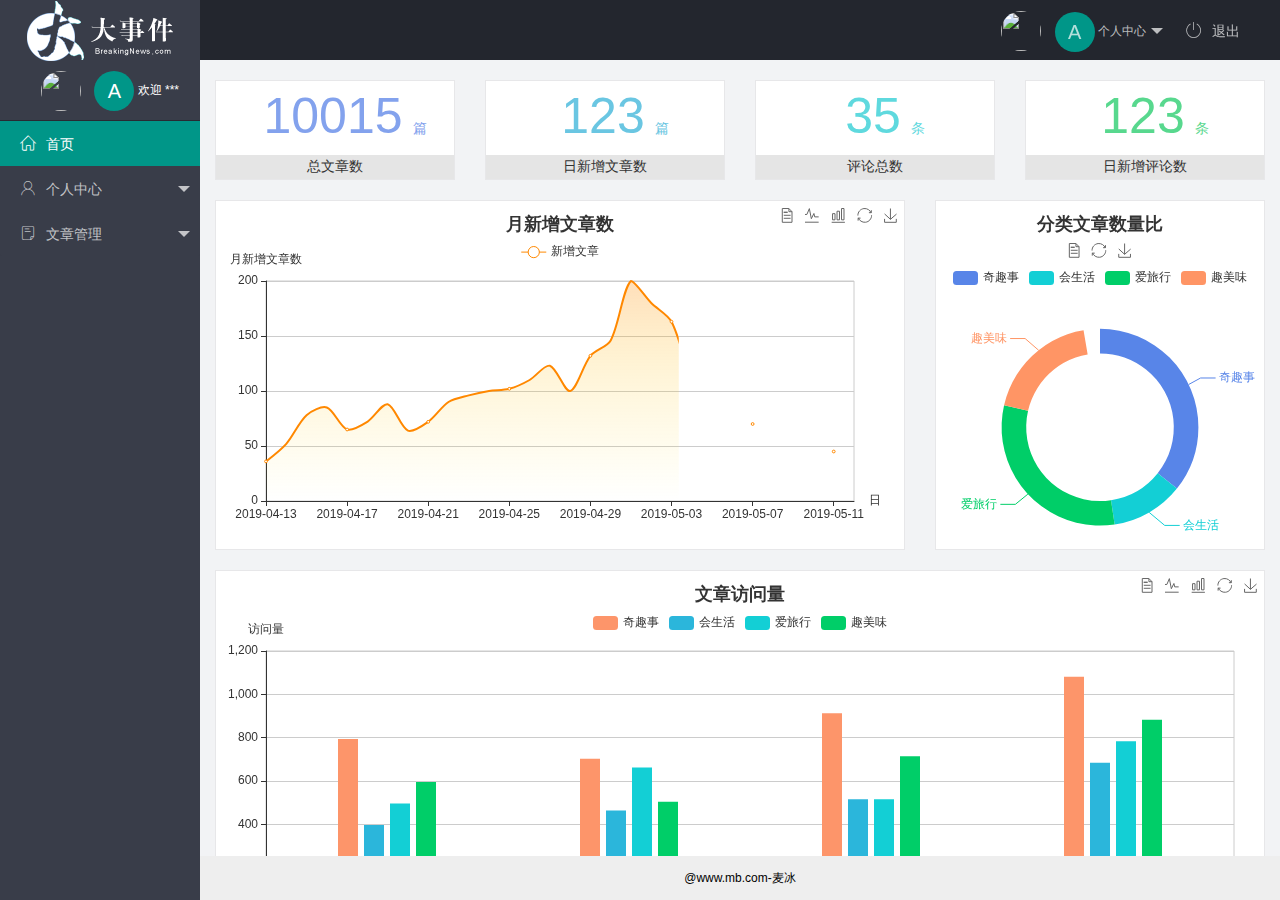
==== commit 5e8d69e7: "完成个人中心功能的开发" ====
--- a/index.html
+++ b/index.html
@@ -29,9 +29,9 @@
                   个人中心
                 </a>
                 <dl class="layui-nav-child">
-                  <dd><a href="">基本资料</a></dd>
-                  <dd><a href="">更换头像</a></dd>
-                  <dd><a href="">重置密码</a></dd>
+                  <dd><a href="./user/user_info.html" target="fm">基本资料</a></dd>
+                  <dd><a href="./user/user_avatar.html" target="fm">更换头像</a></dd>
+                  <dd><a href="./user/user_pwd.html" target="fm">重置密码</a></dd>
                 </dl>
               </li>
               <li class="layui-nav-item" lay-header-event="menuRight" lay-unselect>
@@ -58,9 +58,9 @@
                 <li class="layui-nav-item ">
                   <a class="" href="javascript:;"><span class="iconfont icon-user"></span>个人中心</a>
                   <dl class="layui-nav-child">
-                    <dd><a href="javascript:;"><i class="layui-icon layui-icon-tabs"></i>基本资料</a></dd>
-                    <dd><a href="javascript:;"><i class="layui-icon layui-icon-tabs"></i>更换头像</a></dd>
-                    <dd><a href="javascript:;"><i class="layui-icon layui-icon-tabs"></i>重置密码</a></dd>
+                    <dd><a href="./user/user_info.html" target="fm"><i class="layui-icon layui-icon-tabs"></i>基本资料</a></dd>
+                    <dd><a href="./user/user_avatar.html" target="fm"><i class="layui-icon layui-icon-tabs"></i>更换头像</a></dd>
+                    <dd><a href="./user/user_pwd.html" target="fm"><i class="layui-icon layui-icon-tabs"></i>重置密码</a></dd>
                     <!-- <dd><a href="">the links</a></dd> -->
                   </dl>
                 </li>
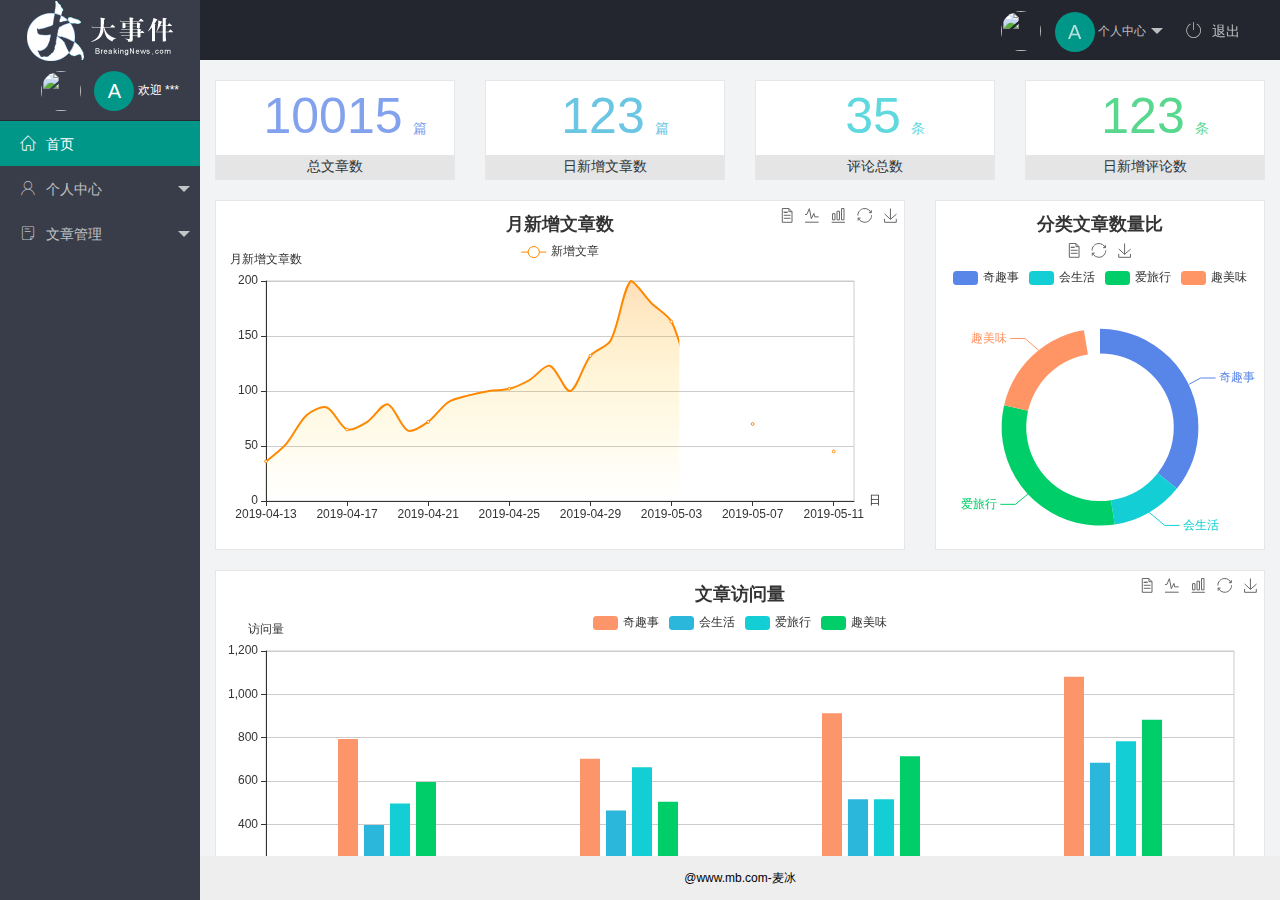
==== commit b79d91a7: "完成文章管理的开发" ====
--- a/index.html
+++ b/index.html
@@ -67,9 +67,9 @@
                 <li class="layui-nav-item">
                   <a href="javascript:;"><span class="iconfont icon-16"></span>文章管理</a>
                   <dl class="layui-nav-child">
-                    <dd><a href="javascript:;"><i class="layui-icon layui-icon-tabs"></i> 文章类别</a></dd>
-                    <dd><a href="javascript:;"><i class="layui-icon layui-icon-tabs"></i>文章列表</a></dd>
-                    <dd><a href="javascript:;"><i class="layui-icon layui-icon-tabs"></i>发表文章</a></dd>
+                    <dd><a href="./article/art_cate.html" target="fm"><i class="layui-icon layui-icon-tabs"></i> 文章类别</a></dd>
+                    <dd><a href="./article/art_list.html" target="fm"><i class="layui-icon layui-icon-tabs"></i>文章列表</a></dd>
+                    <dd><a href="./article/atr_pub.html" target="fm"><i class="layui-icon layui-icon-tabs"></i>发表文章</a></dd>
                     <!-- <dd><a href="">超链接</a></dd> -->
                   </dl>
                 </li>
